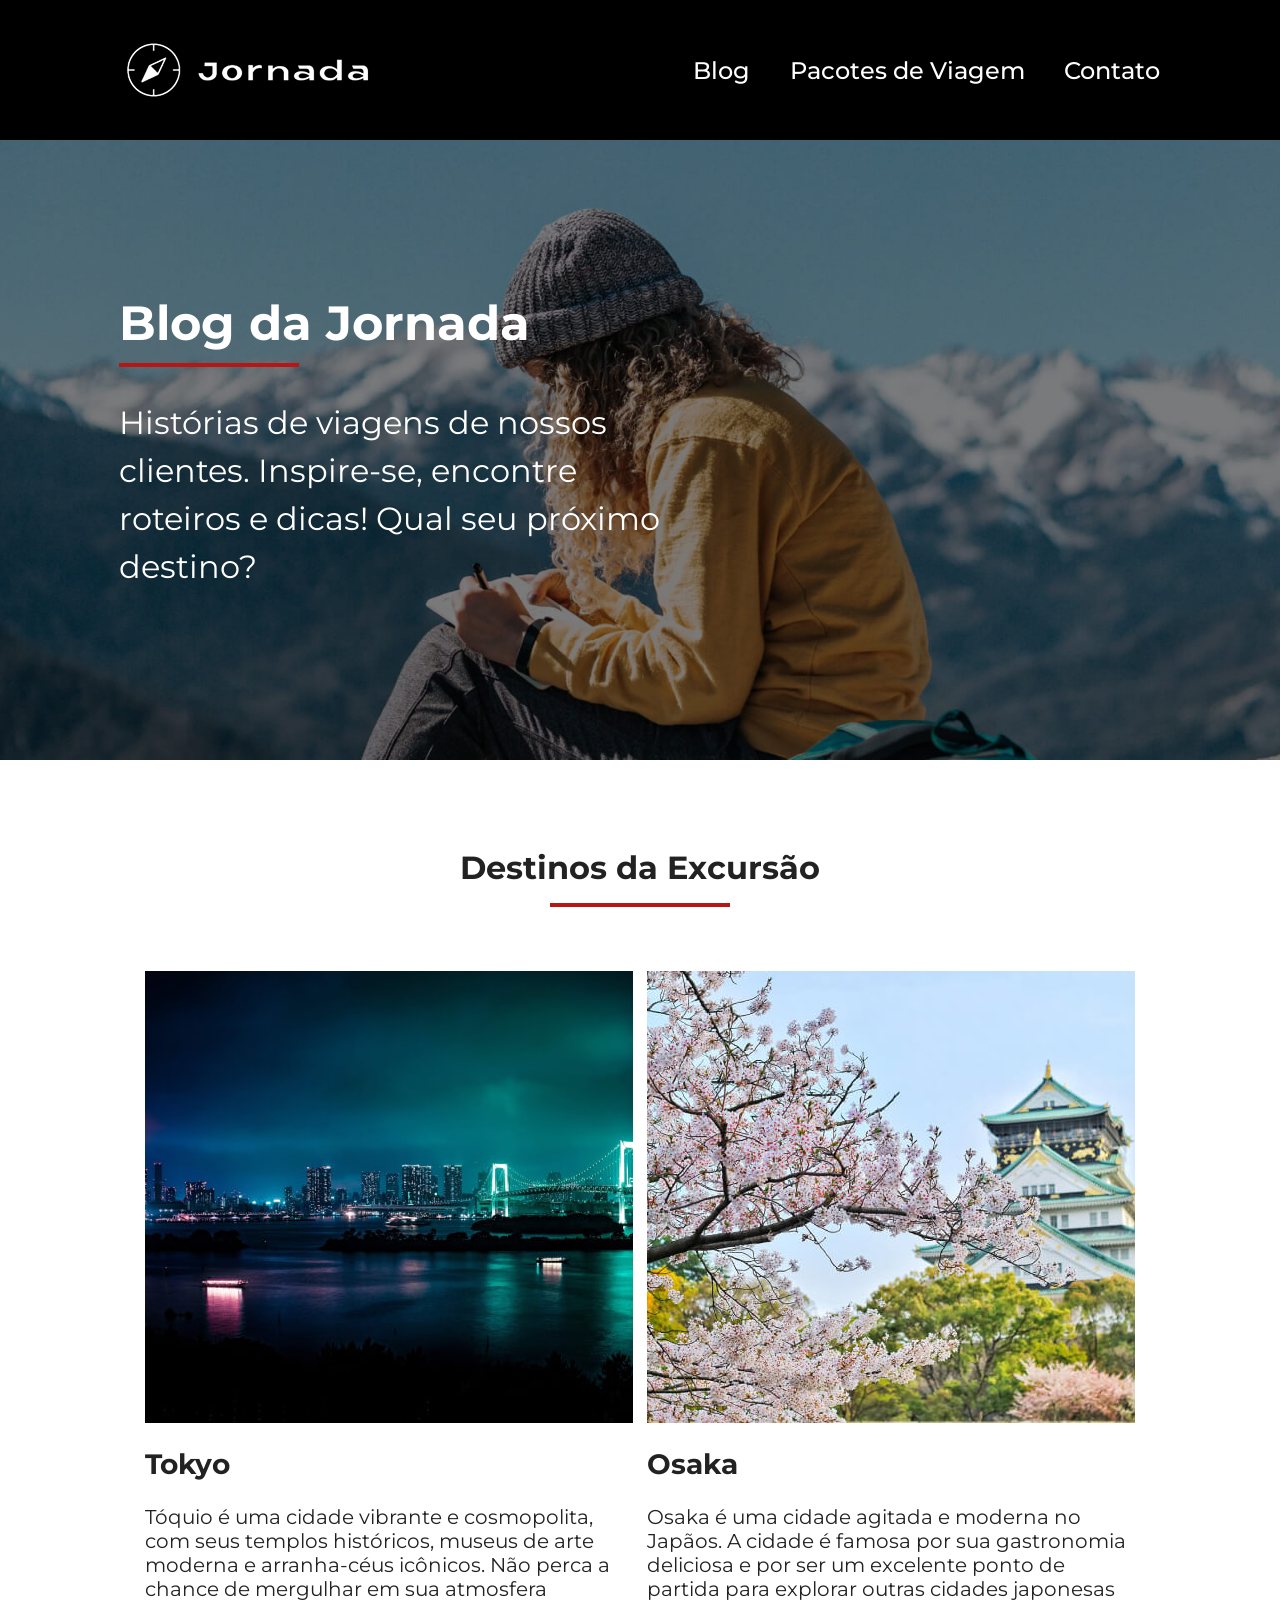
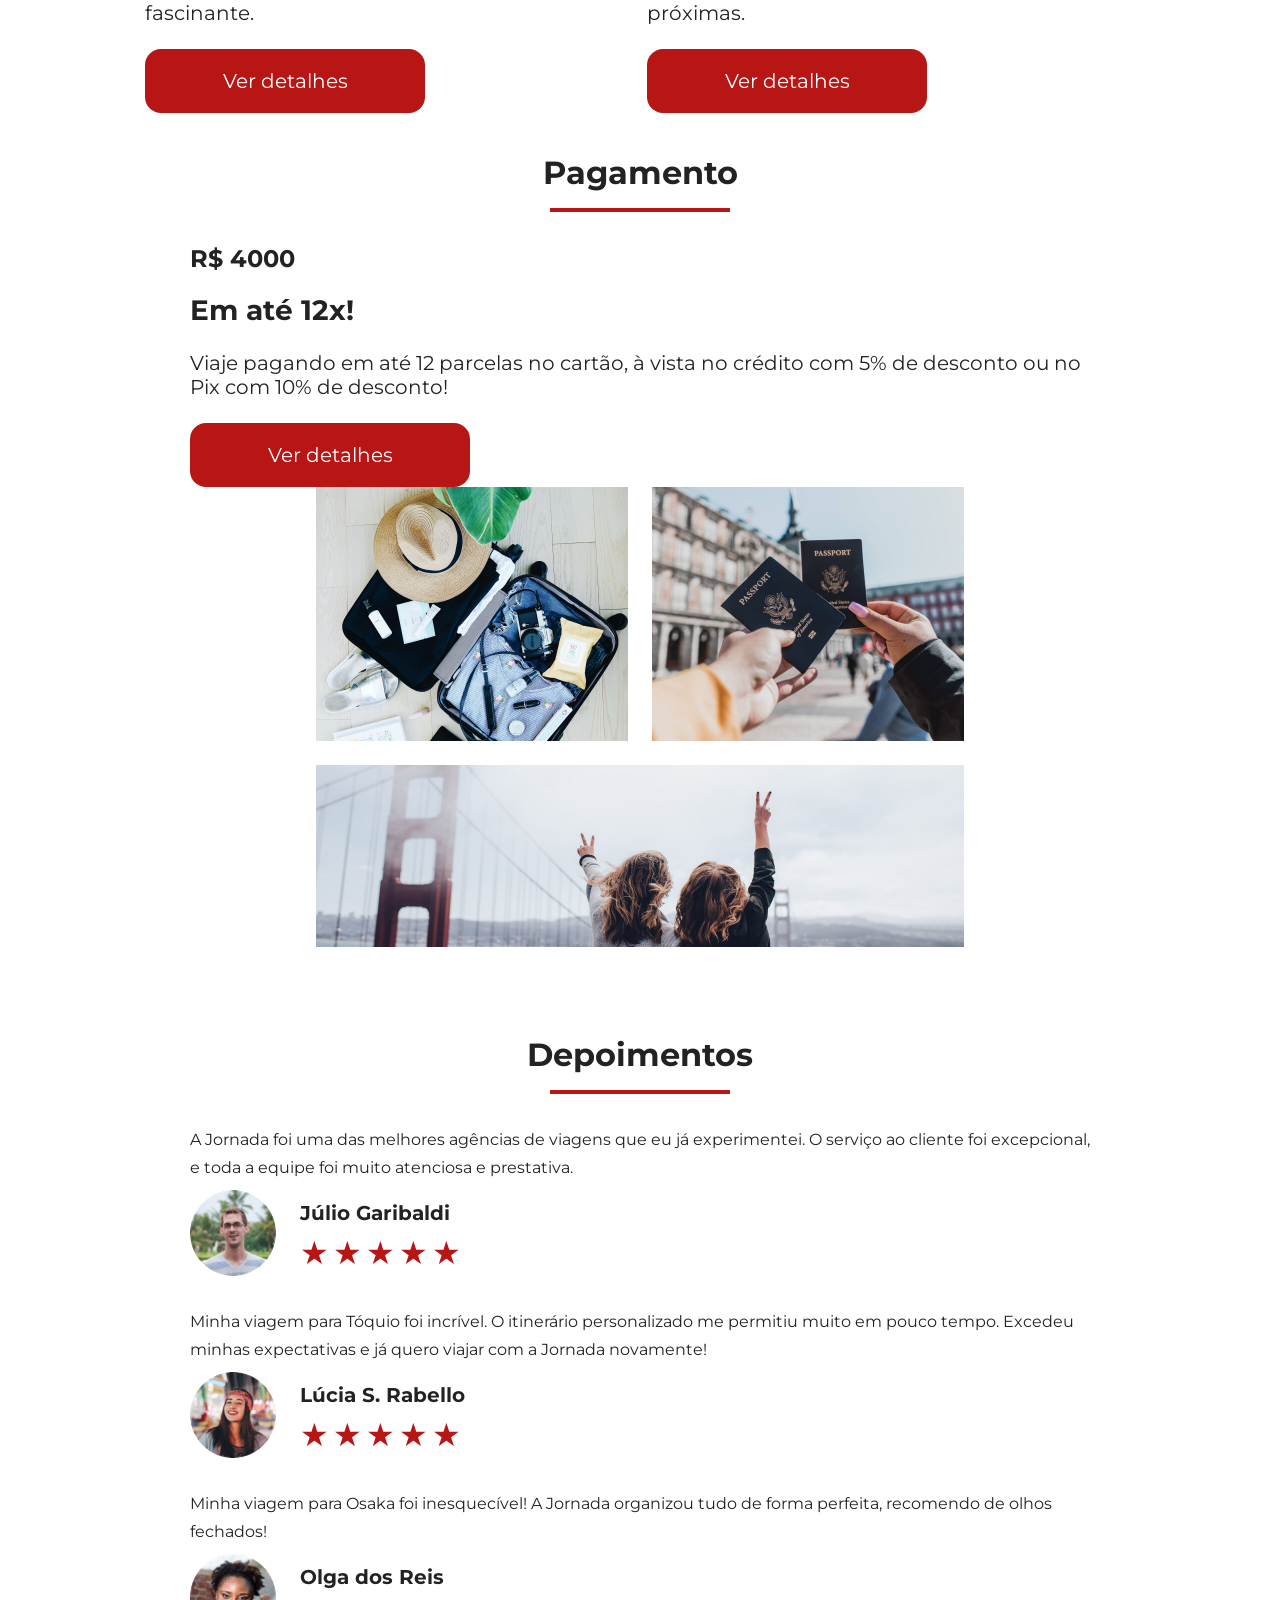
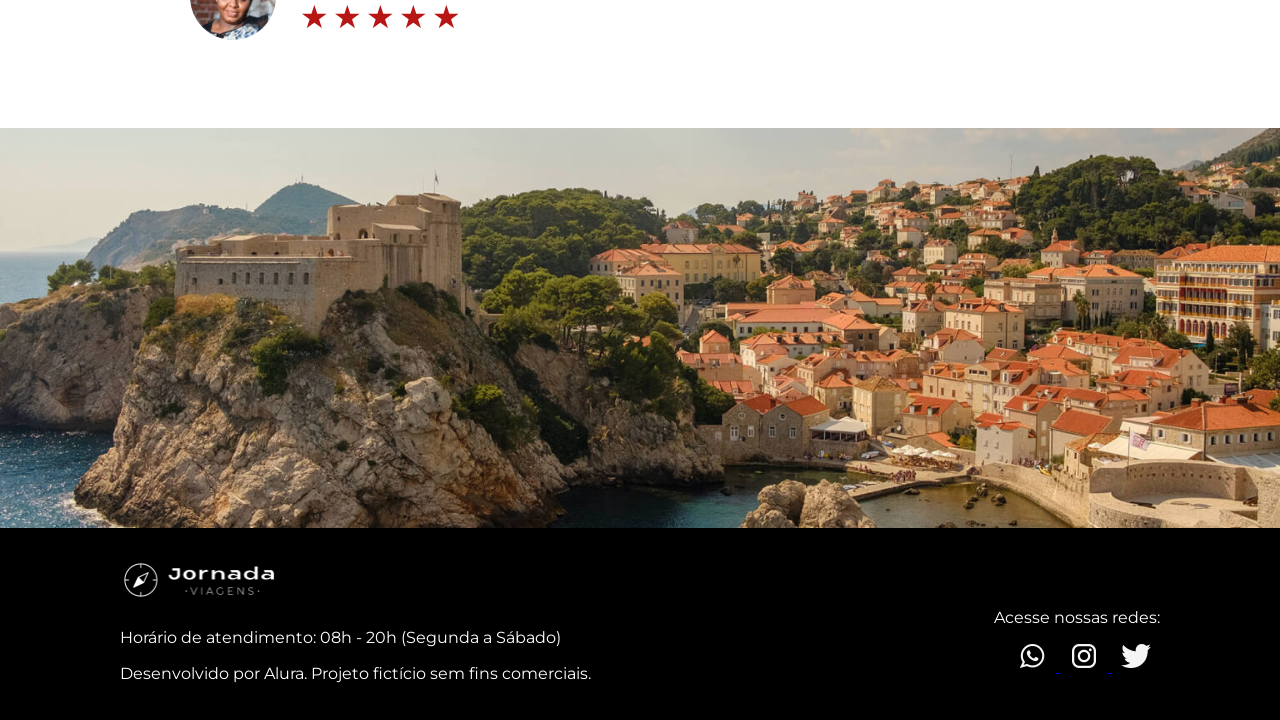
==== blog.html @ 8f8baf6f "cria o hero blog" ====
<!doctype html>
<html lang="pt-BR">
  <head>
    <meta charset="UTF-8" />
    <meta name="viewport" content="width=device-width, initial-scale=1.0" />
    <meta
      name="description"
      content="Página de pacotes de viagens da Jornada Viagens - Agência de viagens especializada em criar experiências inesquecíveis."
    />
    <link rel="icon" href="favico.svg?v=2" type="image/svg+xml" />
    <link rel="stylesheet" href="css/style.css" />
    <title>Blog</title>
  </head>
  <body class="page-blog">
    <header class="main-header">
      <a class="logo" href="index.html" title="Voltar para a página inicial">
        <img
          class="img-mobile"
          src="img/bussola-jornada-branca.png"
          alt="Bússola do log Jornada Viagens na cor branca"
        />
        <img
          class="img-desktop"
          src="img/bussola-jornada-branca+nome.png"
          alt="Logo Jornada Viagens na cor branca"
        />
      </a>

      <div class="nav-menu">
        <label for="menu">
          <img
            src="img/menu.png"
            alt="Menu de navegação do site Jornada Viagens"
        /></label>
        <input type="checkbox" id="menu" alt="menu-checkbox" hidden />

        <nav>
          <ul class="list-links">
            <li>
              <a
                class="active"
                href="blog.html"
                target="_blank"
                title="Ir para o blog"
                >Blog</a
              >
            </li>
            <li>
              <a
                href="packages.html"
                target="_blank"
                title="Ver pacotes de viagem"
                >Pacotes de Viagem</a
              >
            </li>
            <li>
              <a href="contact.html" target="_blank" title="Entrar em contato"
                >Contato</a
              >
            </li>
          </ul>
        </nav>
      </div>
    </header>
    <main>
      <section class="travel-packages hero">
        <div class="hero-img">
          <div class="travel-hero-content">
            <h1>Blog da Jornada</h1>
            <hr />
            <p class="content-text">
              Histórias de viagens de nossos clientes. Inspire-se, encontre
              roteiros e dicas! Qual seu próximo destino?
            </p>
          </div>
        </div>
      </section>

      <section class="destinations">
        <div class="section-title">
          <h2>Destinos da Excursão</h2>
          <hr />
        </div>
        <div class="destinations-items">
          <article class="item destino-tokyo">
            <header>
              <div class="img-item tokyo"></div>
              <h3 class="content-title">Tokyo</h3>
            </header>
            <p class="content-text">
              Tóquio é uma cidade vibrante e cosmopolita, com seus templos
              históricos, museus de arte moderna e arranha-céus icônicos. Não
              perca a chance de mergulhar em sua atmosfera fascinante.
            </p>
            <footer>
              <a
                href="#"
                class="button"
                target="_blank"
                title="Veja mais detalhes do destino Tóquio"
                >Ver detalhes</a
              >
            </footer>
          </article>
          <article class="item destino-osaka">
            <header>
              <div class="img-item osaka"></div>
              <h3 class="content-title">Osaka</h3>
            </header>
            <p class="content-text">
              Osaka é uma cidade agitada e moderna no Japãos. A cidade é famosa
              por sua gastronomia deliciosa e por ser um excelente ponto de
              partida para explorar outras cidades japonesas próximas.
            </p>
            <footer>
              <a
                href="#"
                class="button"
                target="_blank"
                title="Veja mais detalhes do destino Osaka"
                >Ver detalhes</a
              >
            </footer>
          </article>
        </div>
      </section>
      <section class="payments">
        <div class="section-title">
          <h2>Pagamento</h2>
          <hr />
        </div>
        <div class="content-container">
          <div class="payment-info">
            <div class="cash">
              <h2>R$ 4000</h2>
            </div>
            <h3 class="content-title">Em até 12x!</h3>
            <p class="content-text">
              Viaje pagando em até 12 parcelas no cartão, à vista no crédito com
              5% de desconto ou no Pix com 10% de desconto!
            </p>
            <a
              href="#"
              class="button"
              target="_blank"
              title="Veja mais detalhes do destino Osaka"
              >Ver detalhes</a
            >

            <div class="img-gallery packages-gallery">
              <div class="img first"></div>
              <div class="img second"></div>
              <div class="img third colspan-2"></div>
            </div>
          </div>
        </div>
      </section>

      <section class="testimonials">
        <div class="section-title">
          <h2>Depoimentos</h2>
          <hr />
        </div>
        <div class="testimonial-container">
          <article>
            <header>
              <p class="content-text">
                A Jornada foi uma das melhores agências de viagens que eu já
                experimentei. O serviço ao cliente foi excepcional, e toda a
                equipe foi muito atenciosa e prestativa.
              </p>
            </header>
            <footer>
              <img
                src="img/package-depoimentos-julio.png"
                alt="Imagem de perfil do  cliente Júlio Garibaldi"
              />
              <div class="profile-content">
                <h3>Júlio Garibaldi</h3>
                <div class="rating">
                  <span class="star">★</span>
                  <span class="star">★</span>
                  <span class="star">★</span>
                  <span class="star">★</span>
                  <span class="star">★</span>
                </div>
              </div>
            </footer>
          </article>
          <article>
            <header>
              <p class="content-text">
                Minha viagem para Tóquio foi incrível. O itinerário
                personalizado me permitiu muito em pouco tempo. Excedeu minhas
                expectativas e já quero viajar com a Jornada novamente!
              </p>
            </header>
            <footer>
              <img
                src="img/package-depoimentos-lucia.png"
                alt="Imagem de perfil da cliente Lúcia S. Rabello"
              />
              <div class="profile-content">
                <h3>Lúcia S. Rabello</h3>
                <div class="rating">
                  <span class="star">★</span>
                  <span class="star">★</span>
                  <span class="star">★</span>
                  <span class="star">★</span>
                  <span class="star">★</span>
                </div>
              </div>
            </footer>
          </article>
          <article>
            <header>
              <p class="content-text">
                Minha viagem para Osaka foi inesquecível! A Jornada organizou
                tudo de forma perfeita, recomendo de olhos fechados!
              </p>
            </header>
            <footer>
              <img
                src="img/package-depoimentos-olga.png"
                alt="Imagem de perfil da cliente Olga dos Reis"
              />
              <div class="profile-content">
                <h3>Olga dos Reis</h3>
                <div class="rating">
                  <span class="star">★</span>
                  <span class="star">★</span>
                  <span class="star">★</span>
                  <span class="star">★</span>
                  <span class="star">★</span>
                </div>
              </div>
            </footer>
          </article>
        </div>
      </section>
    </main>
    <footer class="rodape">
      <div class="footer-img-background"></div>
      <div class="rodape-conteudo">
        <div class="rodape-info">
          <img
            src="img/footer-Logo-branco.png"
            alt="Logo Jornada Viagens"
            class="rodape-logo"
          />
          <p>Horário de atendimento: 08h - 20h (Segunda a Sábado)</p>
          <p>Desenvolvido por Alura. Projeto fictício sem fins comerciais.</p>
        </div>

        <div class="rodape-redes">
          <p>Acesse nossas redes:</p>
          <div class="icon-content">
            <a
              href="https://www.whatsapp.com/jornada.viagens"
              target="_blank"
              title="Entre em contato via whatsapp"
              rel="noopener noreferrer"
            >
              <img
                class="rodape-icone"
                src="img/footer-icone-whatsapp.png"
                alt="Ícone do WhatsApp"
              />
            </a>
            <a
              href="https://www.instagram.com/jornada.viagens"
              target="_blank"
              title="Visite nosso perfil no Instagram"
              rel="noopener noreferrer"
            >
              <img
                class="rodape-icone"
                src="img/footer-icone-instagram.png"
                alt="Ícone do Instagram"
              />
            </a>
            <a
              href="https://www.twitter.com/jornada.viagens"
              target="_blank"
              title="Visite nosso perfil no Twitter"
              rel="noopener noreferrer"
            >
              <img
                class="rodape-icone"
                src="img/footer-icone-twitter.png"
                alt="Ícone do Twitter"
              />
            </a>
          </div>
        </div>
      </div>
    </footer>
  </body>
</html>
---- css/style.css ----
@import url("global.css");
@import url("header.css");
@import url("hero.css");
@import url("offers.css");
@import url("category.css");
@import url("destinations.css");
@import url("payments.css");
@import url("testimonials.css");
@import url("footer.css");
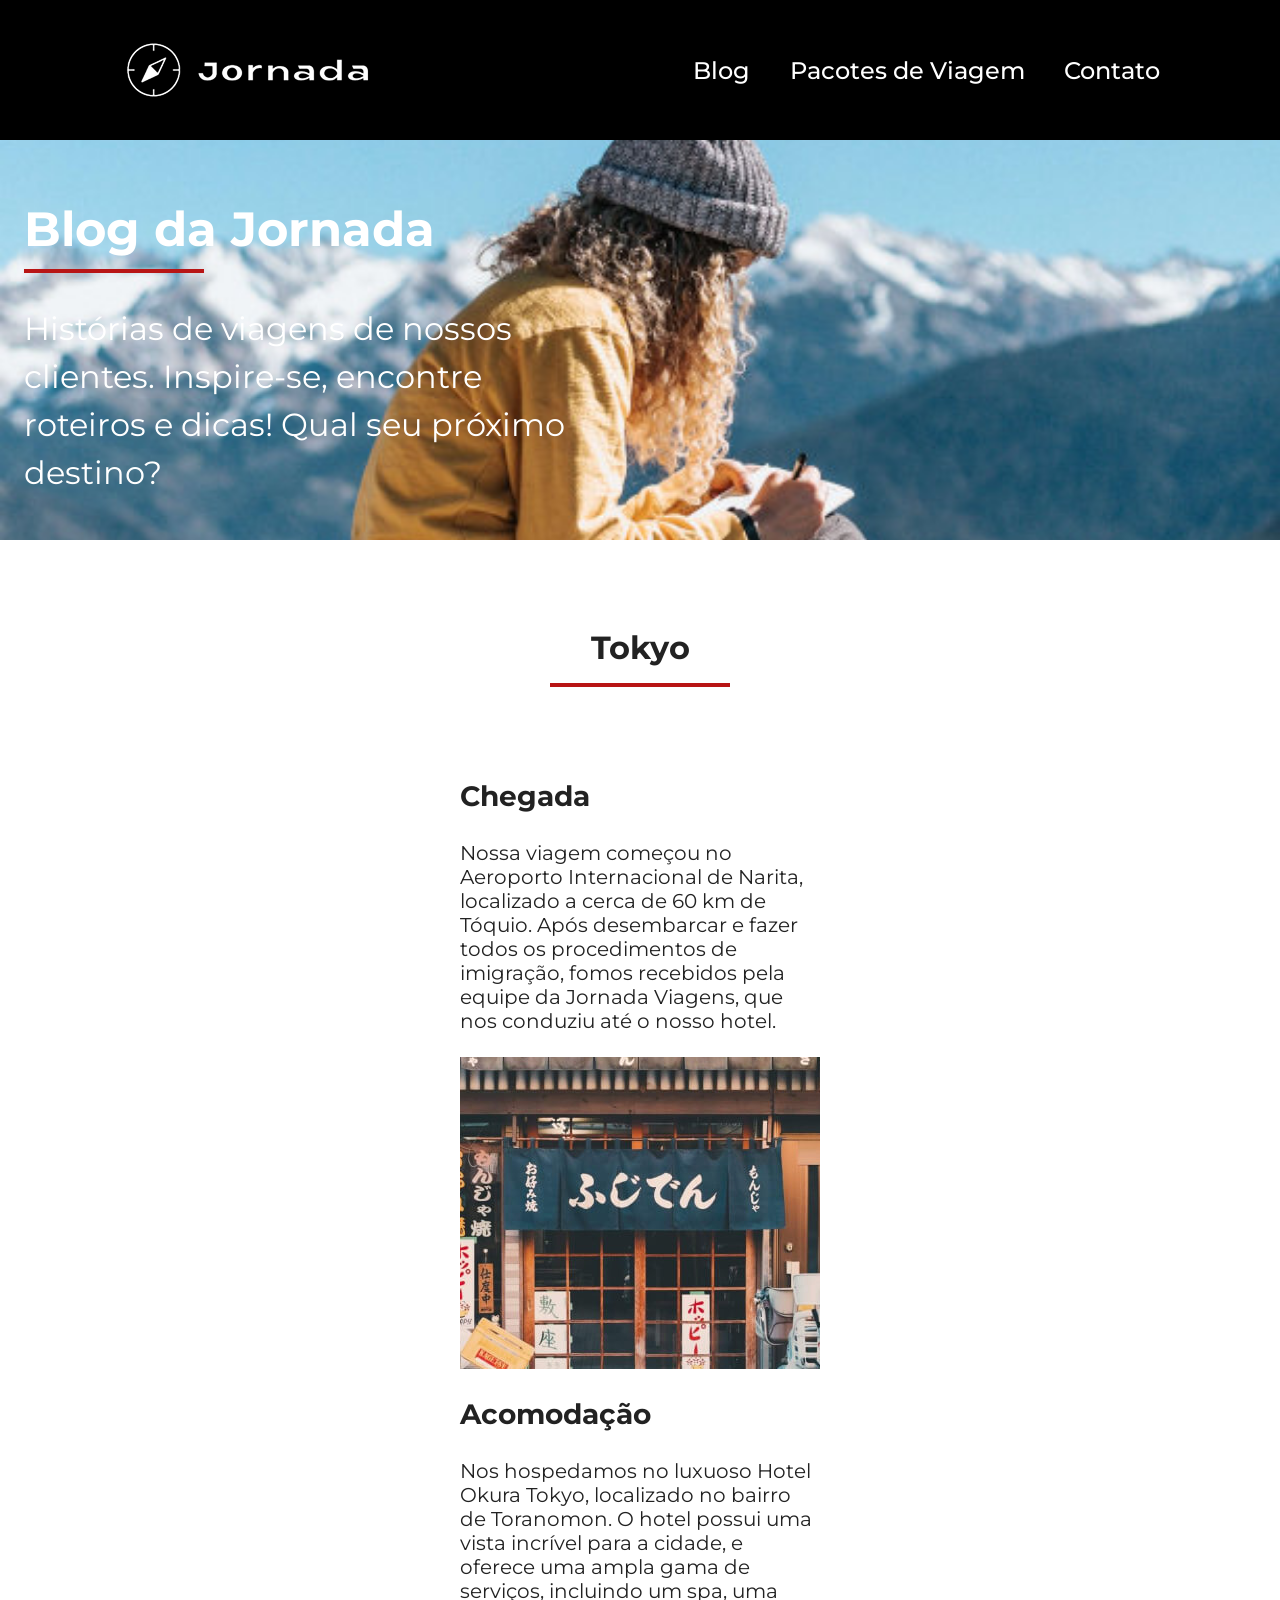
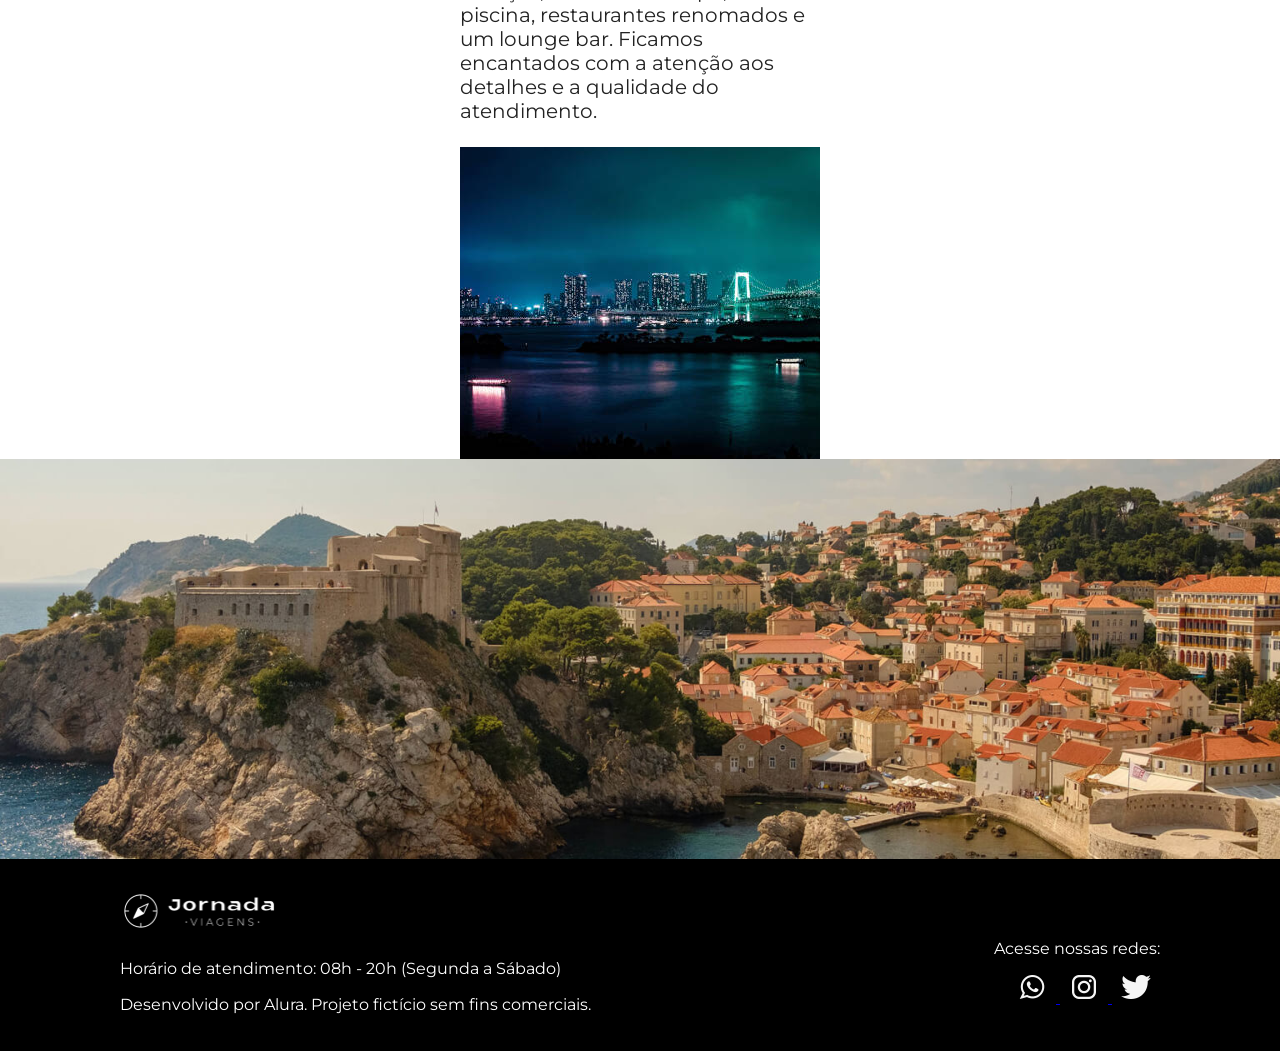
==== commit 5a172f34: "cria a sessao description blog" ====
--- a/blog.html
+++ b/blog.html
@@ -63,9 +63,9 @@
       </div>
     </header>
     <main>
-      <section class="travel-packages hero">
+      <section class="blog hero">
         <div class="hero-img">
-          <div class="travel-hero-content">
+          <div class="blog-hero-content">
             <h1>Blog da Jornada</h1>
             <hr />
             <p class="content-text">
@@ -76,164 +76,39 @@
         </div>
       </section>
 
-      <section class="destinations">
+      <section class="description">
         <div class="section-title">
-          <h2>Destinos da Excursão</h2>
+          <h2>Tokyo</h2>
           <hr />
         </div>
-        <div class="destinations-items">
-          <article class="item destino-tokyo">
+        <div class="description-items">
+          <article class="item -tokyo">
             <header>
-              <div class="img-item tokyo"></div>
-              <h3 class="content-title">Tokyo</h3>
+              <h3 class="content-title">Chegada</h3>
             </header>
             <p class="content-text">
-              Tóquio é uma cidade vibrante e cosmopolita, com seus templos
-              históricos, museus de arte moderna e arranha-céus icônicos. Não
-              perca a chance de mergulhar em sua atmosfera fascinante.
+              Nossa viagem começou no Aeroporto Internacional de Narita,
+              localizado a cerca de 60 km de Tóquio. Após desembarcar e fazer
+              todos os procedimentos de imigração, fomos recebidos pela equipe
+              da Jornada Viagens, que nos conduziu até o nosso hotel.
             </p>
             <footer>
-              <a
-                href="#"
-                class="button"
-                target="_blank"
-                title="Veja mais detalhes do destino Tóquio"
-                >Ver detalhes</a
-              >
+              <div class="img-item img-chegada"></div>
             </footer>
           </article>
-          <article class="item destino-osaka">
+          <article class="item -tokyo">
             <header>
-              <div class="img-item osaka"></div>
-              <h3 class="content-title">Osaka</h3>
+              <h3 class="content-title">Acomodação</h3>
             </header>
             <p class="content-text">
-              Osaka é uma cidade agitada e moderna no Japãos. A cidade é famosa
-              por sua gastronomia deliciosa e por ser um excelente ponto de
-              partida para explorar outras cidades japonesas próximas.
+              Nos hospedamos no luxuoso Hotel Okura Tokyo, localizado no bairro
+              de Toranomon. O hotel possui uma vista incrível para a cidade, e
+              oferece uma ampla gama de serviços, incluindo um spa, uma piscina,
+              restaurantes renomados e um lounge bar. Ficamos encantados com a
+              atenção aos detalhes e a qualidade do atendimento.
             </p>
             <footer>
-              <a
-                href="#"
-                class="button"
-                target="_blank"
-                title="Veja mais detalhes do destino Osaka"
-                >Ver detalhes</a
-              >
-            </footer>
-          </article>
-        </div>
-      </section>
-      <section class="payments">
-        <div class="section-title">
-          <h2>Pagamento</h2>
-          <hr />
-        </div>
-        <div class="content-container">
-          <div class="payment-info">
-            <div class="cash">
-              <h2>R$ 4000</h2>
-            </div>
-            <h3 class="content-title">Em até 12x!</h3>
-            <p class="content-text">
-              Viaje pagando em até 12 parcelas no cartão, à vista no crédito com
-              5% de desconto ou no Pix com 10% de desconto!
-            </p>
-            <a
-              href="#"
-              class="button"
-              target="_blank"
-              title="Veja mais detalhes do destino Osaka"
-              >Ver detalhes</a
-            >
-
-            <div class="img-gallery packages-gallery">
-              <div class="img first"></div>
-              <div class="img second"></div>
-              <div class="img third colspan-2"></div>
-            </div>
-          </div>
-        </div>
-      </section>
-
-      <section class="testimonials">
-        <div class="section-title">
-          <h2>Depoimentos</h2>
-          <hr />
-        </div>
-        <div class="testimonial-container">
-          <article>
-            <header>
-              <p class="content-text">
-                A Jornada foi uma das melhores agências de viagens que eu já
-                experimentei. O serviço ao cliente foi excepcional, e toda a
-                equipe foi muito atenciosa e prestativa.
-              </p>
-            </header>
-            <footer>
-              <img
-                src="img/package-depoimentos-julio.png"
-                alt="Imagem de perfil do  cliente Júlio Garibaldi"
-              />
-              <div class="profile-content">
-                <h3>Júlio Garibaldi</h3>
-                <div class="rating">
-                  <span class="star">★</span>
-                  <span class="star">★</span>
-                  <span class="star">★</span>
-                  <span class="star">★</span>
-                  <span class="star">★</span>
-                </div>
-              </div>
-            </footer>
-          </article>
-          <article>
-            <header>
-              <p class="content-text">
-                Minha viagem para Tóquio foi incrível. O itinerário
-                personalizado me permitiu muito em pouco tempo. Excedeu minhas
-                expectativas e já quero viajar com a Jornada novamente!
-              </p>
-            </header>
-            <footer>
-              <img
-                src="img/package-depoimentos-lucia.png"
-                alt="Imagem de perfil da cliente Lúcia S. Rabello"
-              />
-              <div class="profile-content">
-                <h3>Lúcia S. Rabello</h3>
-                <div class="rating">
-                  <span class="star">★</span>
-                  <span class="star">★</span>
-                  <span class="star">★</span>
-                  <span class="star">★</span>
-                  <span class="star">★</span>
-                </div>
-              </div>
-            </footer>
-          </article>
-          <article>
-            <header>
-              <p class="content-text">
-                Minha viagem para Osaka foi inesquecível! A Jornada organizou
-                tudo de forma perfeita, recomendo de olhos fechados!
-              </p>
-            </header>
-            <footer>
-              <img
-                src="img/package-depoimentos-olga.png"
-                alt="Imagem de perfil da cliente Olga dos Reis"
-              />
-              <div class="profile-content">
-                <h3>Olga dos Reis</h3>
-                <div class="rating">
-                  <span class="star">★</span>
-                  <span class="star">★</span>
-                  <span class="star">★</span>
-                  <span class="star">★</span>
-                  <span class="star">★</span>
-                </div>
-              </div>
+              <div class="img-item img-tokyo"></div>
             </footer>
           </article>
         </div>
--- a/css/style.css
+++ b/css/style.css
@@ -6,4 +6,5 @@
 @import url("destinations.css");
 @import url("payments.css");
 @import url("testimonials.css");
-@import url("footer.css");+@import url("footer.css");
+@import url("blog-description.css");
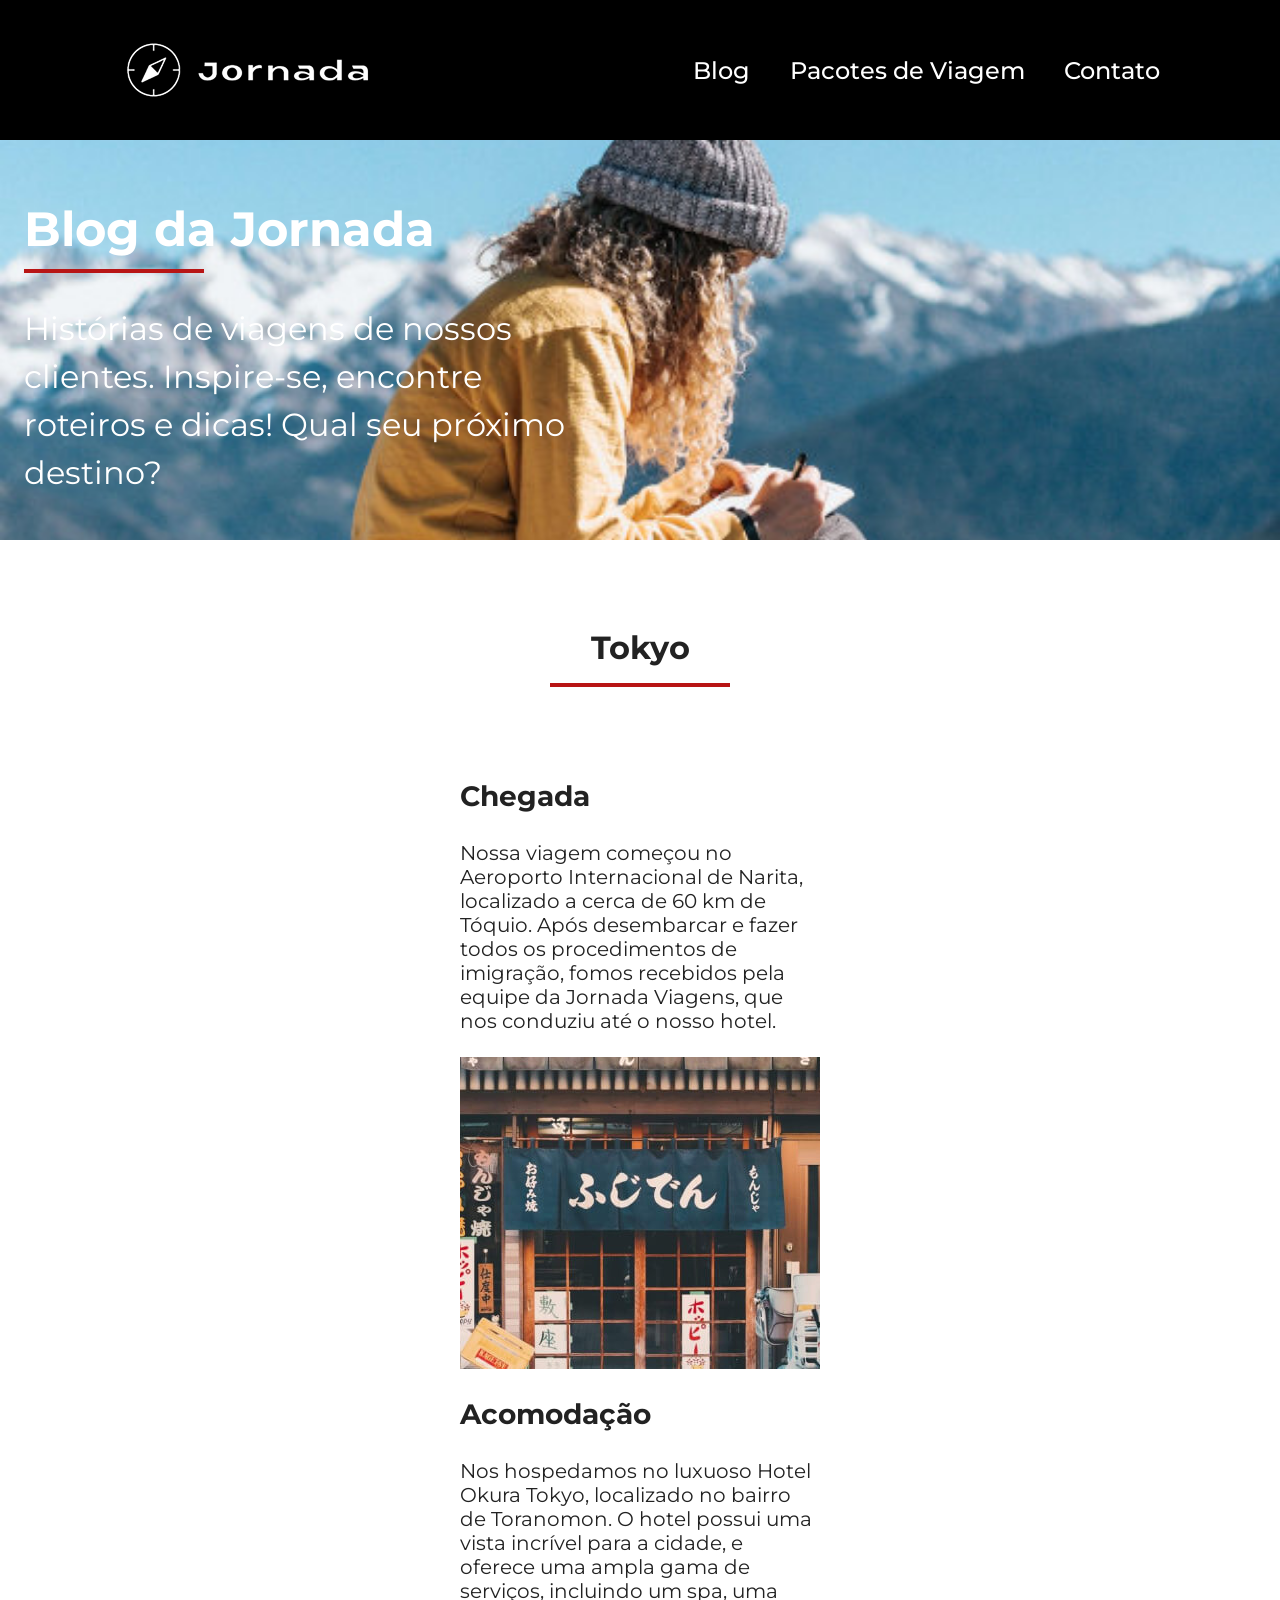
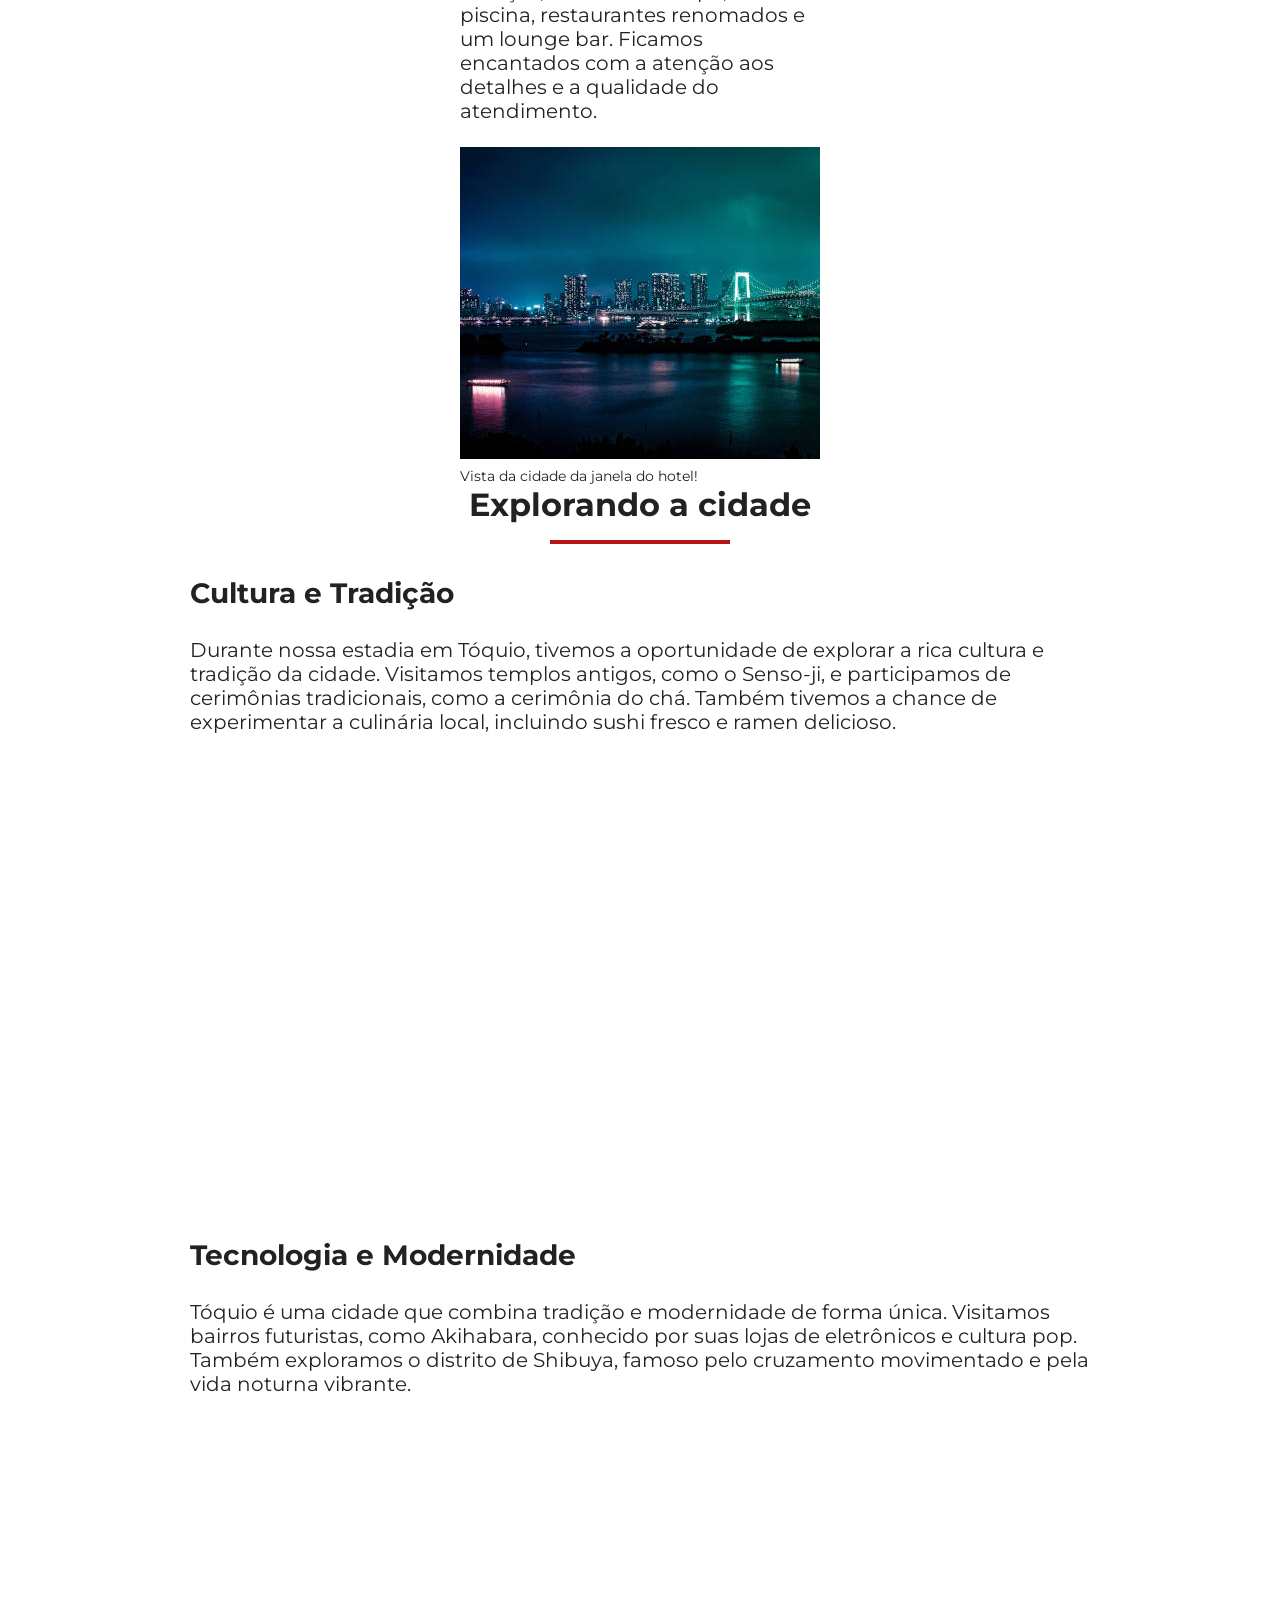
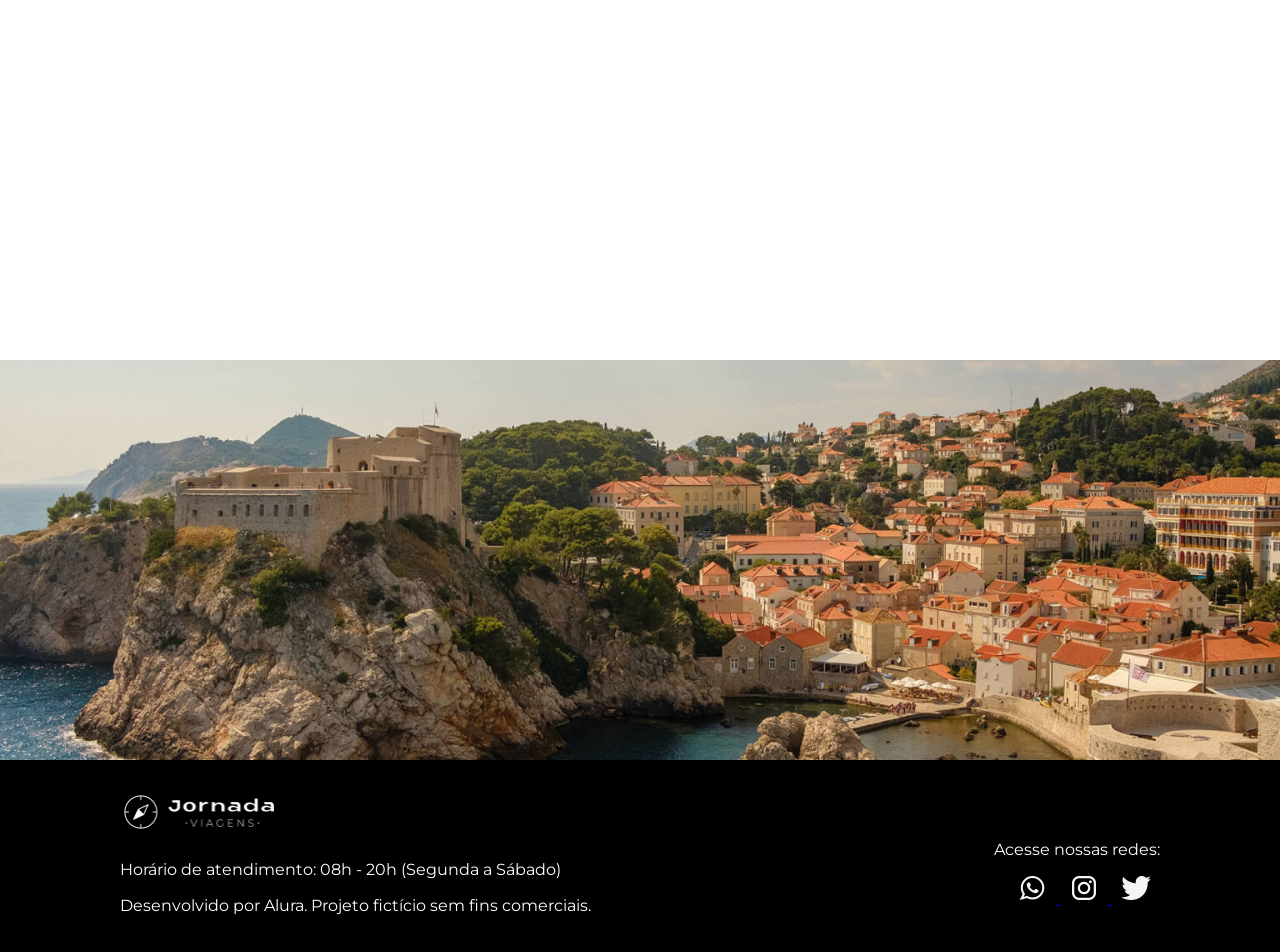
==== commit f3fd3a29: "adiciona legenda e elemento Aria a sessao Description" ====
--- a/blog.html
+++ b/blog.html
@@ -93,7 +93,7 @@
               da Jornada Viagens, que nos conduziu até o nosso hotel.
             </p>
             <footer>
-              <div class="img-item img-chegada"></div>
+              <div class="img-item img-chegada" role="img" aria-label="Foto: Vista da Chegada ao hotel"></div>
             </footer>
           </article>
           <article class="item -tokyo">
@@ -108,11 +108,53 @@
               atenção aos detalhes e a qualidade do atendimento.
             </p>
             <footer>
-              <div class="img-item img-tokyo"></div>
+              <div class="img-item img-tokyo" role="img" aria-label="Foto: Vista da cidade da janela do hotel"></div>
+              <div class="img-legenda">
+              <span class="legenda"
+                  >Vista da cidade da janela do hotel!</span
+                >
+              </div>
             </footer>
           </article>
         </div>
       </section>
+      <section class="exploring">
+        <div class="section-title">
+          <h2>Explorando a cidade</h2>
+          <hr />
+        </div>
+        <div class="exploring-items">
+          <article class="item -tokyo">
+            <header>
+              <h3 class="content-title">Cultura e Tradição</h3>
+            </header>
+            <p class="content-text">
+              Durante nossa estadia em Tóquio, tivemos a oportunidade de explorar
+              a rica cultura e tradição da cidade. Visitamos templos antigos,
+              como o Senso-ji, e participamos de cerimônias tradicionais, como a
+              cerimônia do chá. Também tivemos a chance de experimentar a
+              culinária local, incluindo sushi fresco e ramen delicioso.
+            </p>
+            <footer>
+              <div class="img-item img-cultura"></div>
+            </footer>
+          </article>
+          <article class="item -tokyo">
+            <header>
+              <h3 class="content-title">Tecnologia e Modernidade</h3>
+            </header>
+            <p class="content-text">
+              Tóquio é uma cidade que combina tradição e modernidade de forma
+              única. Visitamos bairros futuristas, como Akihabara, conhecido por
+              suas lojas de eletrônicos e cultura pop. Também exploramos o
+              distrito de Shibuya, famoso pelo cruzamento movimentado e pela
+              vida noturna vibrante.
+            </p>
+            <footer>
+              <div class="img-item img-tecnologia"></div>
+            </footer>
+          </article>
+        </div>
     </main>
     <footer class="rodape">
       <div class="footer-img-background"></div>
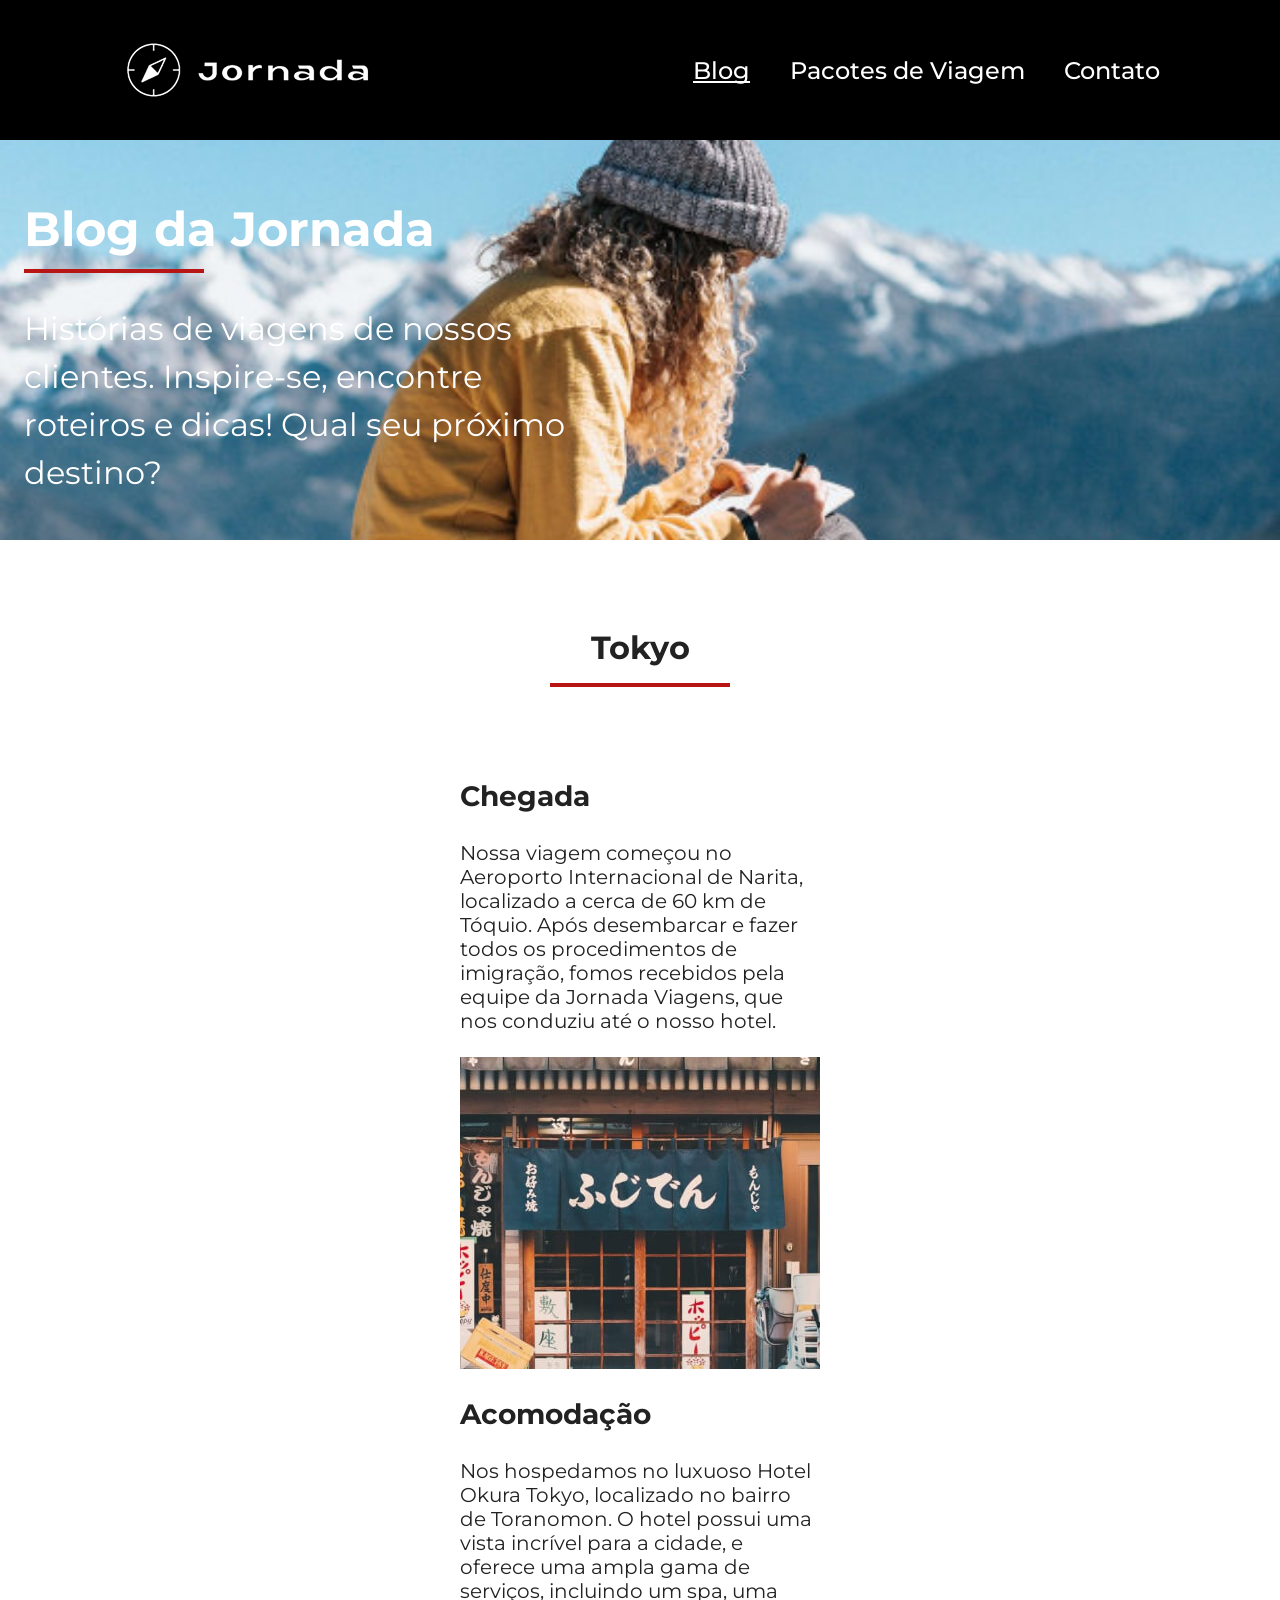
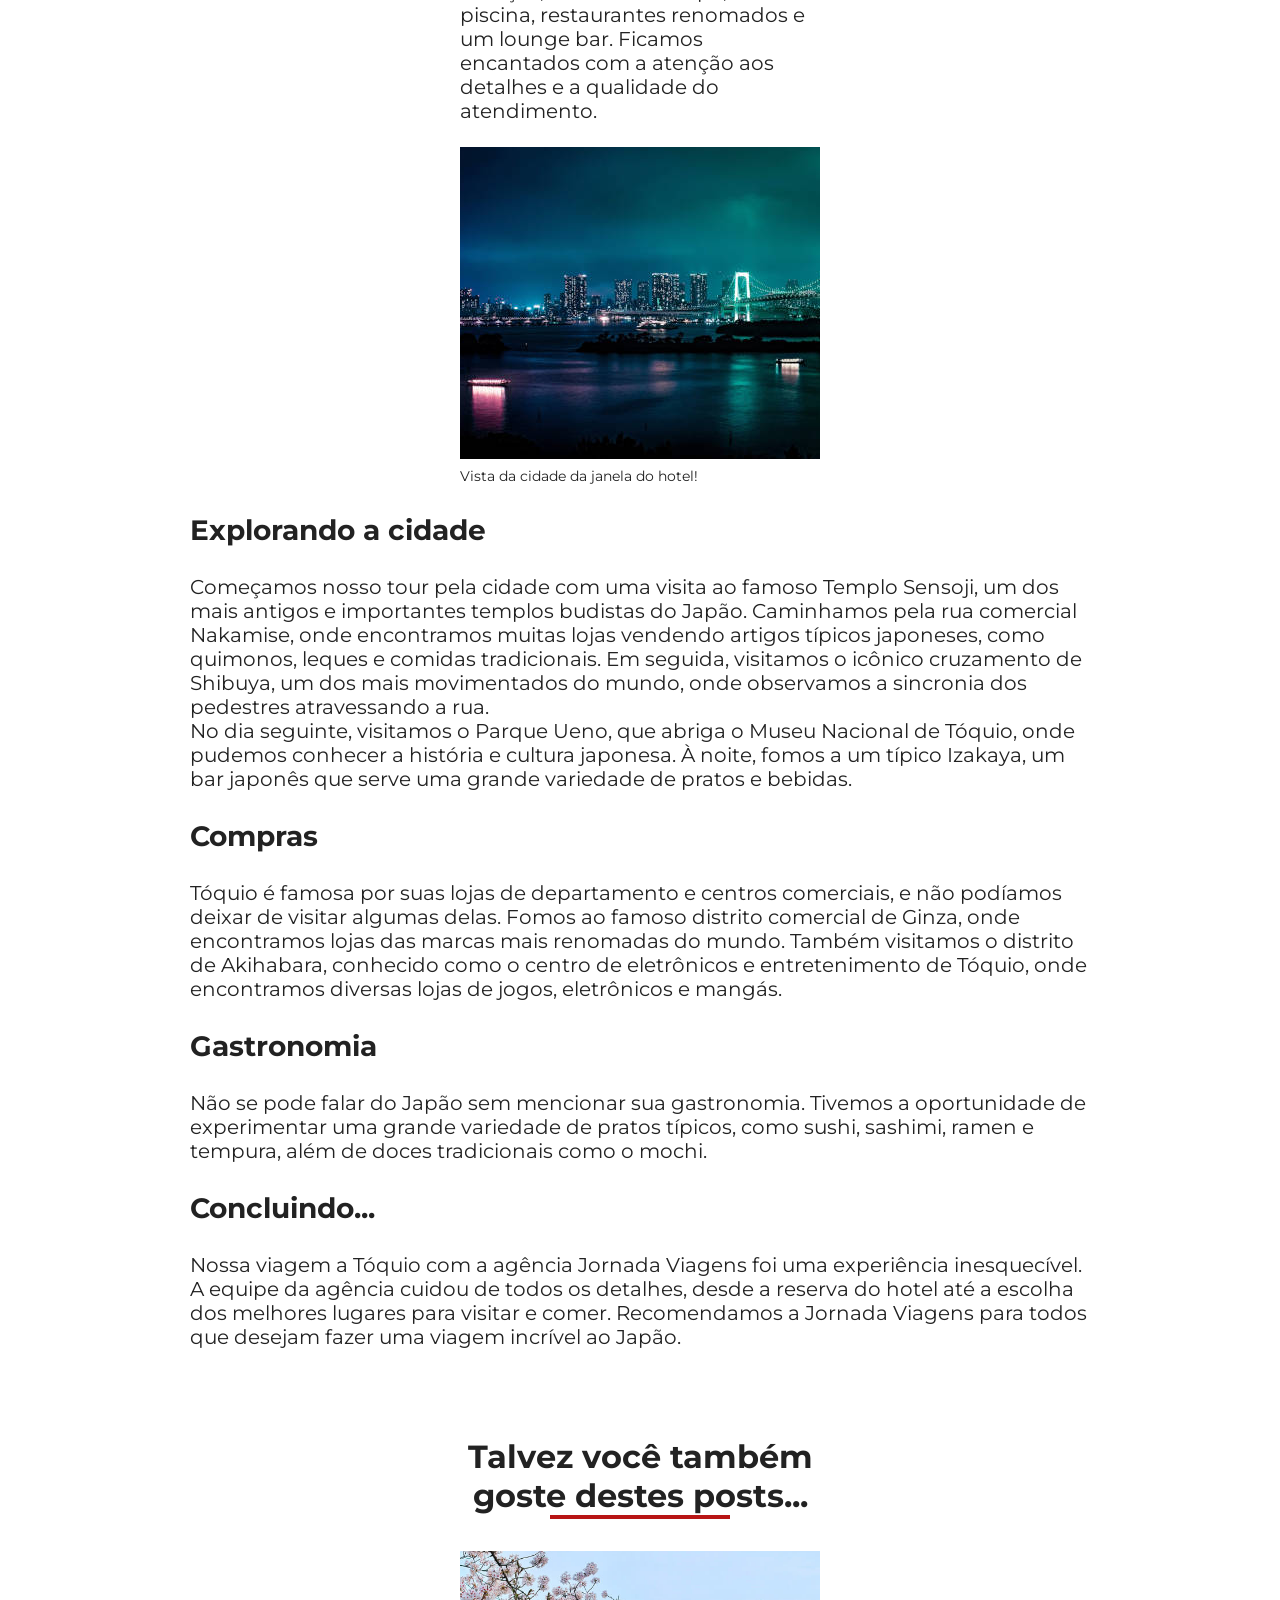
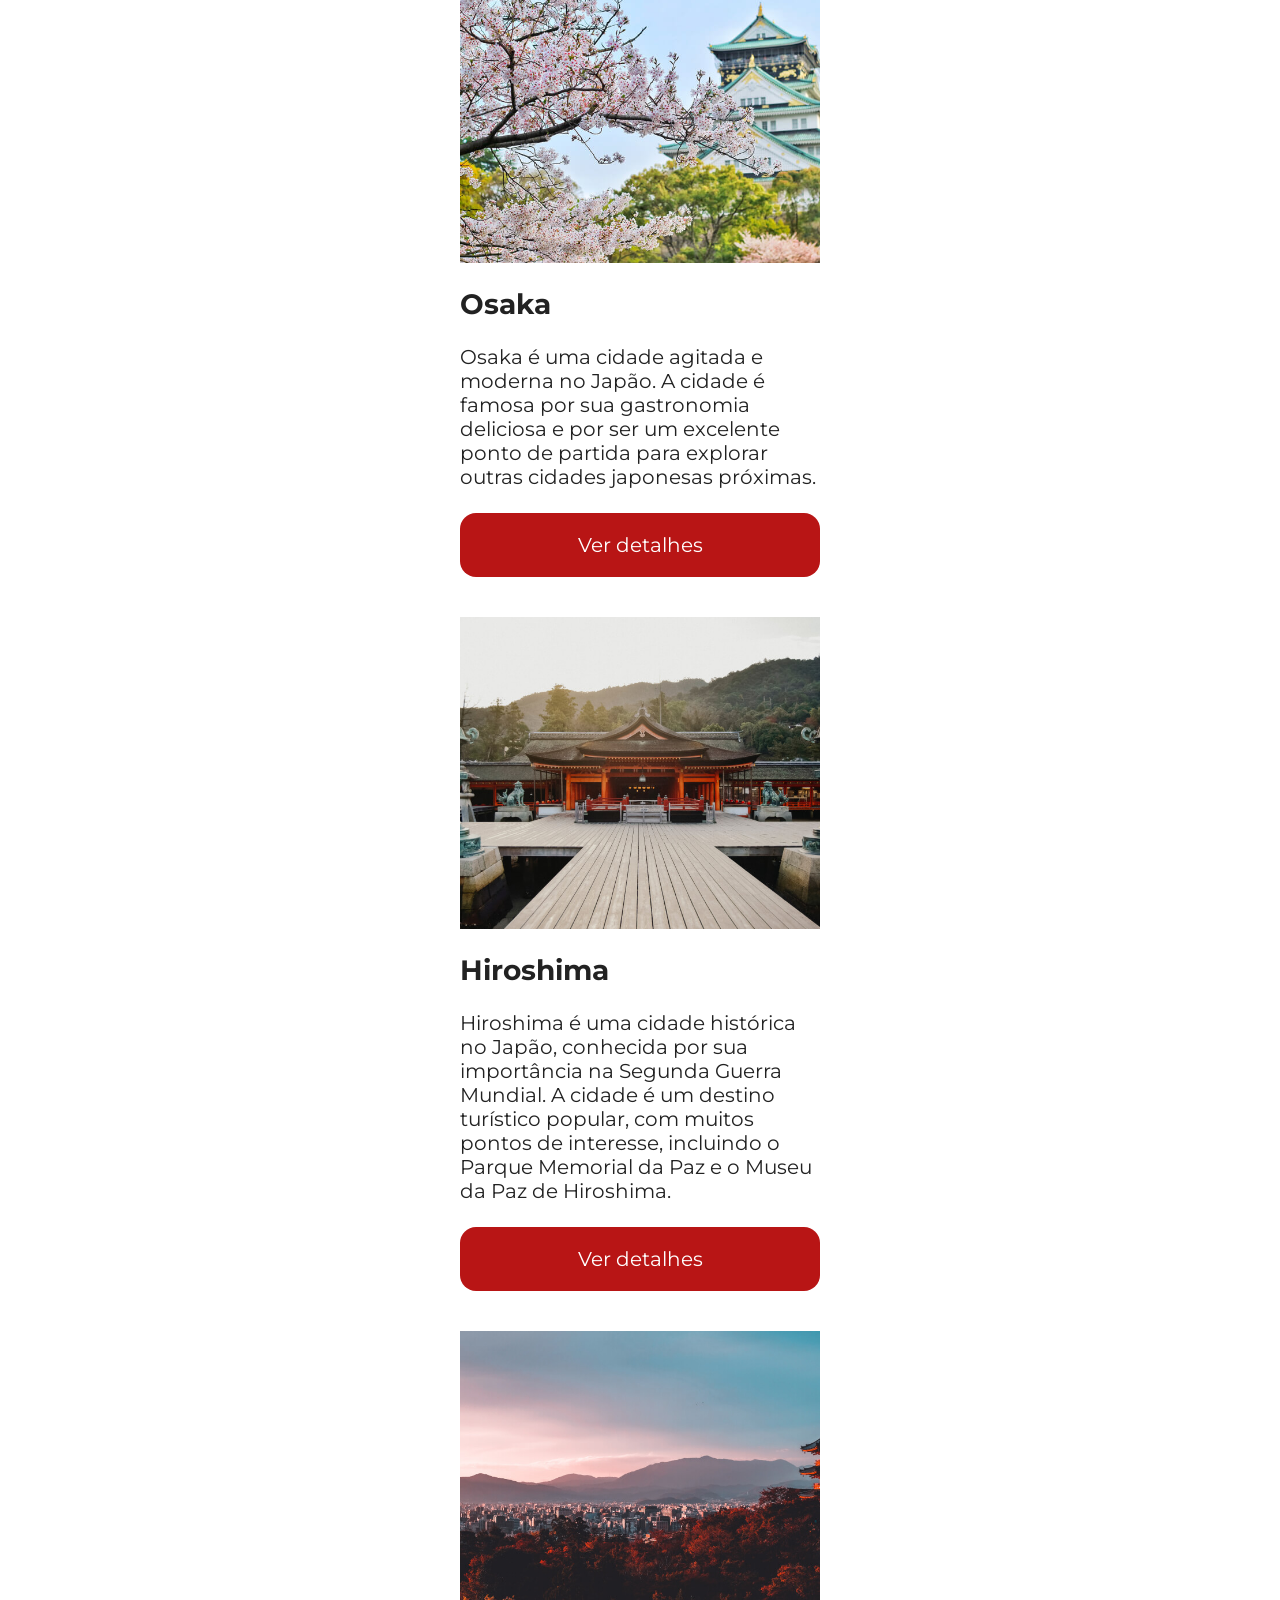
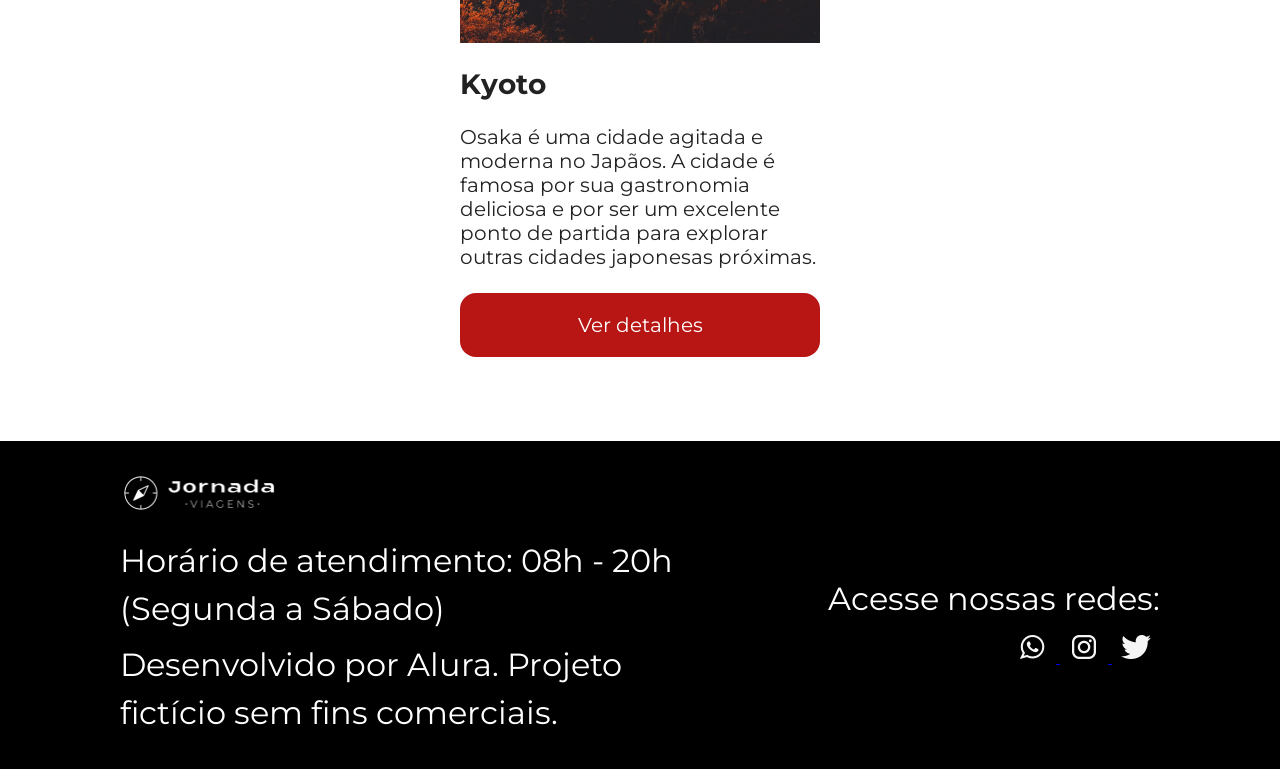
==== commit b42e8f5f: "Termina a pagina blog mobile" ====
--- a/blog.html
+++ b/blog.html
@@ -93,7 +93,11 @@
               da Jornada Viagens, que nos conduziu até o nosso hotel.
             </p>
             <footer>
-              <div class="img-item img-chegada" role="img" aria-label="Foto: Vista da Chegada ao hotel"></div>
+              <div
+                class="img-item img-chegada"
+                role="img"
+                aria-label="Foto: Vista da Chegada ao hotel"
+              ></div>
             </footer>
           </article>
           <article class="item -tokyo">
@@ -108,56 +112,162 @@
               atenção aos detalhes e a qualidade do atendimento.
             </p>
             <footer>
-              <div class="img-item img-tokyo" role="img" aria-label="Foto: Vista da cidade da janela do hotel"></div>
+              <div
+                class="img-item img-tokyo"
+                role="img"
+                aria-label="Foto: Vista da cidade da janela do hotel"
+              ></div>
               <div class="img-legenda">
-              <span class="legenda"
-                  >Vista da cidade da janela do hotel!</span
-                >
+                <span class="legenda">Vista da cidade da janela do hotel!</span>
               </div>
             </footer>
           </article>
         </div>
       </section>
       <section class="exploring">
+        <div class="exploring-items">
+          <article>
+            <header>
+              <h3 class="content-title">Explorando a cidade</h3>
+            </header>
+            <p class="content-text">
+              Começamos nosso tour pela cidade com uma visita ao famoso Templo
+              Sensoji, um dos mais antigos e importantes templos budistas do
+              Japão. Caminhamos pela rua comercial Nakamise, onde encontramos
+              muitas lojas vendendo artigos típicos japoneses, como quimonos,
+              leques e comidas tradicionais. Em seguida, visitamos o icônico
+              cruzamento de Shibuya, um dos mais movimentados do mundo, onde
+              observamos a sincronia dos pedestres atravessando a rua.
+              <br />
+              No dia seguinte, visitamos o Parque Ueno, que abriga o Museu
+              Nacional de Tóquio, onde pudemos conhecer a história e cultura
+              japonesa. À noite, fomos a um típico Izakaya, um bar japonês que
+              serve uma grande variedade de pratos e bebidas.
+            </p>
+          </article>
+          <article>
+            <header>
+              <h3 class="content-title">Compras</h3>
+            </header>
+            <p class="content-text">
+              Tóquio é famosa por suas lojas de departamento e centros
+              comerciais, e não podíamos deixar de visitar algumas delas. Fomos
+              ao famoso distrito comercial de Ginza, onde encontramos lojas das
+              marcas mais renomadas do mundo. Também visitamos o distrito de
+              Akihabara, conhecido como o centro de eletrônicos e entretenimento
+              de Tóquio, onde encontramos diversas lojas de jogos, eletrônicos e
+              mangás.
+            </p>
+          </article>
+          <article>
+            <header>
+              <h3 class="content-title">Gastronomia</h3>
+            </header>
+            <p class="content-text">
+              Não se pode falar do Japão sem mencionar sua gastronomia. Tivemos
+              a oportunidade de experimentar uma grande variedade de pratos
+              típicos, como sushi, sashimi, ramen e tempura, além de doces
+              tradicionais como o mochi.
+            </p>
+          </article>
+          <article>
+            <header>
+              <h3 class="content-title">Concluindo...</h3>
+            </header>
+            <p class="content-text">
+              Nossa viagem a Tóquio com a agência Jornada Viagens foi uma
+              experiência inesquecível. A equipe da agência cuidou de todos os
+              detalhes, desde a reserva do hotel até a escolha dos melhores
+              lugares para visitar e comer. Recomendamos a Jornada Viagens para
+              todos que desejam fazer uma viagem incrível ao Japão.
+            </p>
+          </article>
+        </div>
+      </section>
+
+      <section class="see-also">
         <div class="section-title">
-          <h2>Explorando a cidade</h2>
+          <h2>Talvez você também goste destes posts...</h2>
           <hr />
         </div>
-        <div class="exploring-items">
-          <article class="item -tokyo">
-            <header>
-              <h3 class="content-title">Cultura e Tradição</h3>
-            </header>
-            <p class="content-text">
-              Durante nossa estadia em Tóquio, tivemos a oportunidade de explorar
-              a rica cultura e tradição da cidade. Visitamos templos antigos,
-              como o Senso-ji, e participamos de cerimônias tradicionais, como a
-              cerimônia do chá. Também tivemos a chance de experimentar a
-              culinária local, incluindo sushi fresco e ramen delicioso.
-            </p>
-            <footer>
-              <div class="img-item img-cultura"></div>
-            </footer>
-          </article>
-          <article class="item -tokyo">
-            <header>
-              <h3 class="content-title">Tecnologia e Modernidade</h3>
-            </header>
-            <p class="content-text">
-              Tóquio é uma cidade que combina tradição e modernidade de forma
-              única. Visitamos bairros futuristas, como Akihabara, conhecido por
-              suas lojas de eletrônicos e cultura pop. Também exploramos o
-              distrito de Shibuya, famoso pelo cruzamento movimentado e pela
-              vida noturna vibrante.
-            </p>
-            <footer>
-              <div class="img-item img-tecnologia"></div>
-            </footer>
-          </article>
-        </div>
+        <div class="see-items">
+          <article class="item-osaka">
+            <header>
+              <div
+                class="img-item see-osaka"
+                role="img"
+                aria-label="Imagem de Osaka"
+              ></div>
+              <h3 class="content-title">Osaka</h3>
+            </header>
+            <p class="content-text">
+              Osaka é uma cidade agitada e moderna no Japão. A cidade é famosa
+              por sua gastronomia deliciosa e por ser um excelente ponto de
+              partida para explorar outras cidades japonesas próximas.
+            </p>
+            <footer>
+              <a
+                href="#"
+                class="button"
+                target="_blank"
+                title="Veja mais detalhes do destino Osaka"
+                >Ver detalhes</a
+              >
+            </footer>
+          </article>
+          <article class="item-hiroshima">
+            <header>
+              <div
+                class="img-item see-hiroshima"
+                role="img"
+                aria-label="Imagem de Hiroshima"
+              ></div>
+              <h3 class="content-title">Hiroshima</h3>
+            </header>
+            <p class="content-text">
+              Hiroshima é uma cidade histórica no Japão, conhecida por sua
+              importância na Segunda Guerra Mundial. A cidade é um destino
+              turístico popular, com muitos pontos de interesse, incluindo o
+              Parque Memorial da Paz e o Museu da Paz de Hiroshima.
+            </p>
+            <footer>
+              <a
+                href="#"
+                class="button"
+                target="_blank"
+                title="Veja mais detalhes do destino Hiroshima"
+                >Ver detalhes</a
+              >
+            </footer>
+          </article>
+          <article class="item-kyoto">
+            <header>
+              <div
+                class="img-item see-kyoto"
+                role="img"
+                aria-label="Imagem de Kyoto"
+              ></div>
+              <h3 class="content-title">Kyoto</h3>
+            </header>
+            <p class="content-text">
+              Osaka é uma cidade agitada e moderna no Japãos. A cidade é famosa
+              por sua gastronomia deliciosa e por ser um excelente ponto de
+              partida para explorar outras cidades japonesas próximas.
+            </p>
+            <footer>
+              <a
+                href="#"
+                class="button"
+                target="_blank"
+                title="Veja mais detalhes do destino Kyoto"
+                >Ver detalhes</a
+              >
+            </footer>
+          </article>
+        </div>
+      </section>
     </main>
-    <footer class="rodape">
-      <div class="footer-img-background"></div>
+    <footer class="rodape blog">
       <div class="rodape-conteudo">
         <div class="rodape-info">
           <img
--- a/css/style.css
+++ b/css/style.css
@@ -8,3 +8,4 @@
 @import url("testimonials.css");
 @import url("footer.css");
 @import url("blog-description.css");
+@import url("see-also.css");
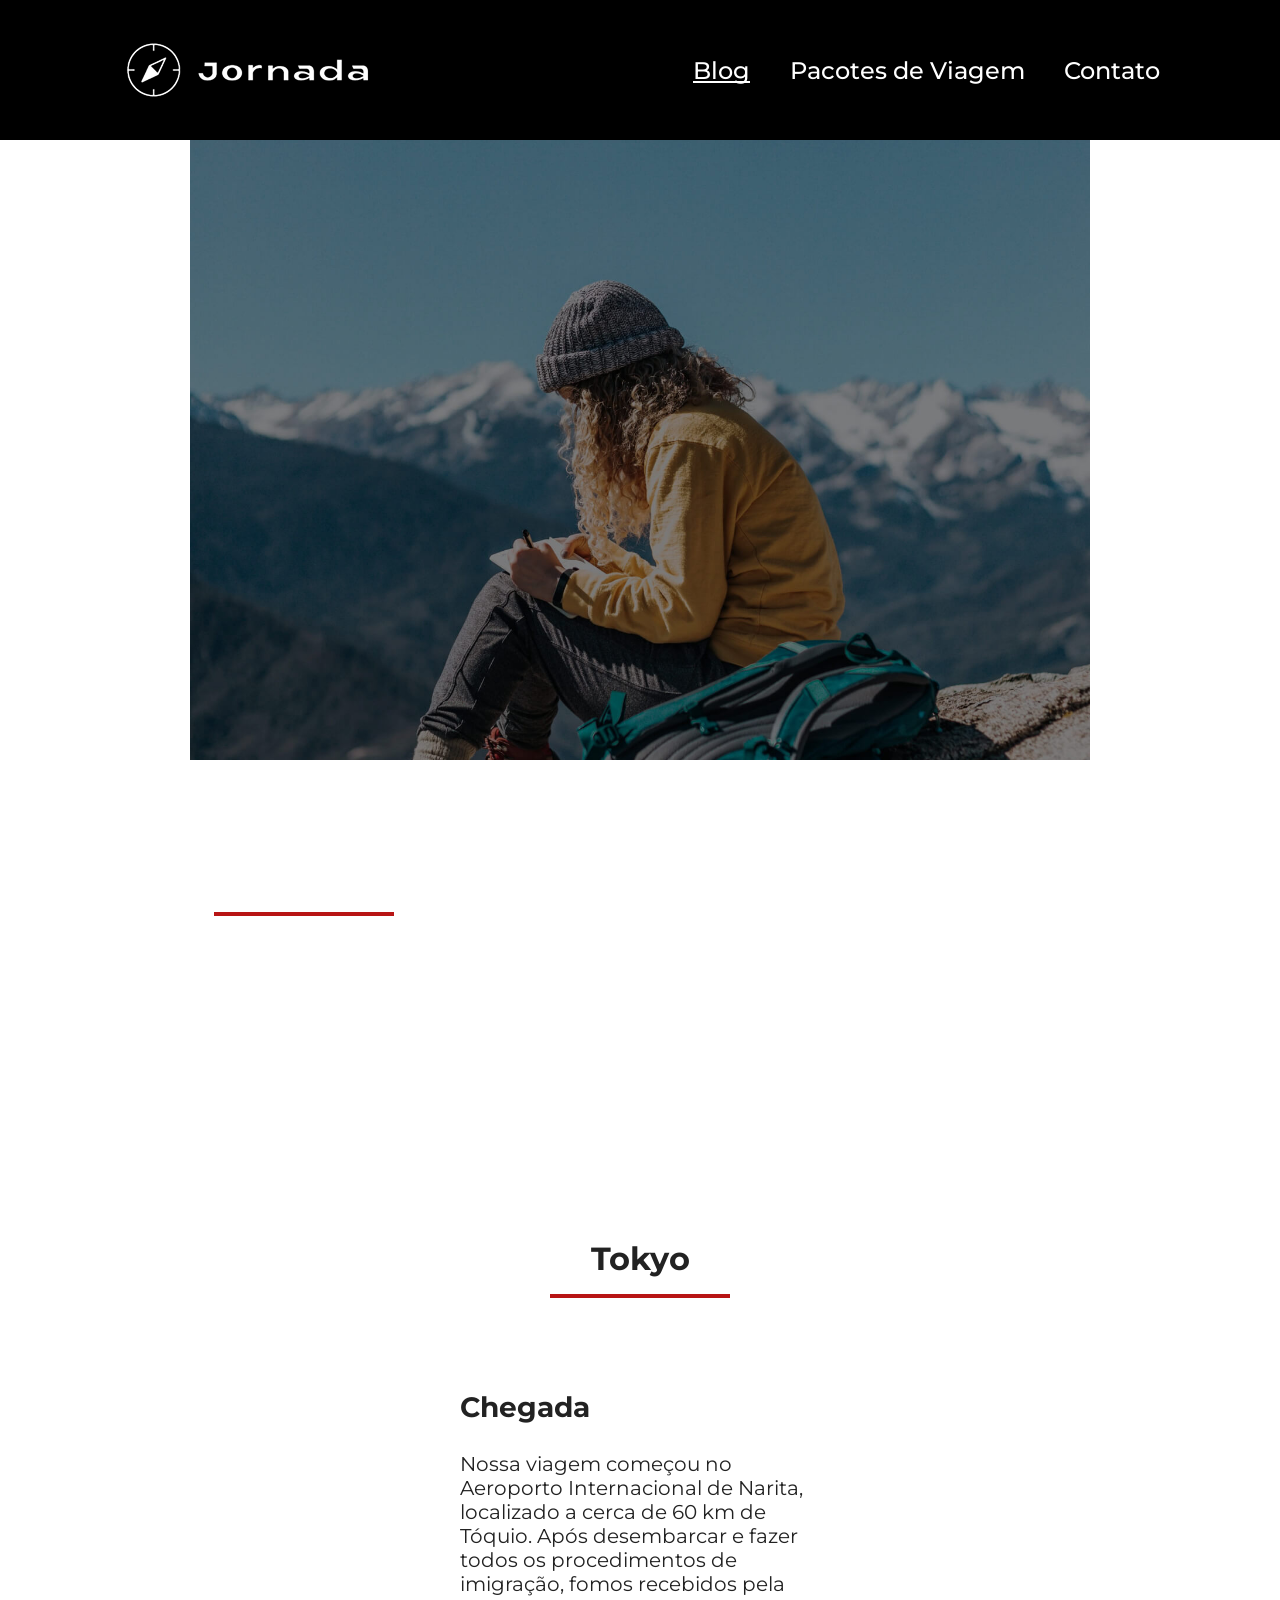
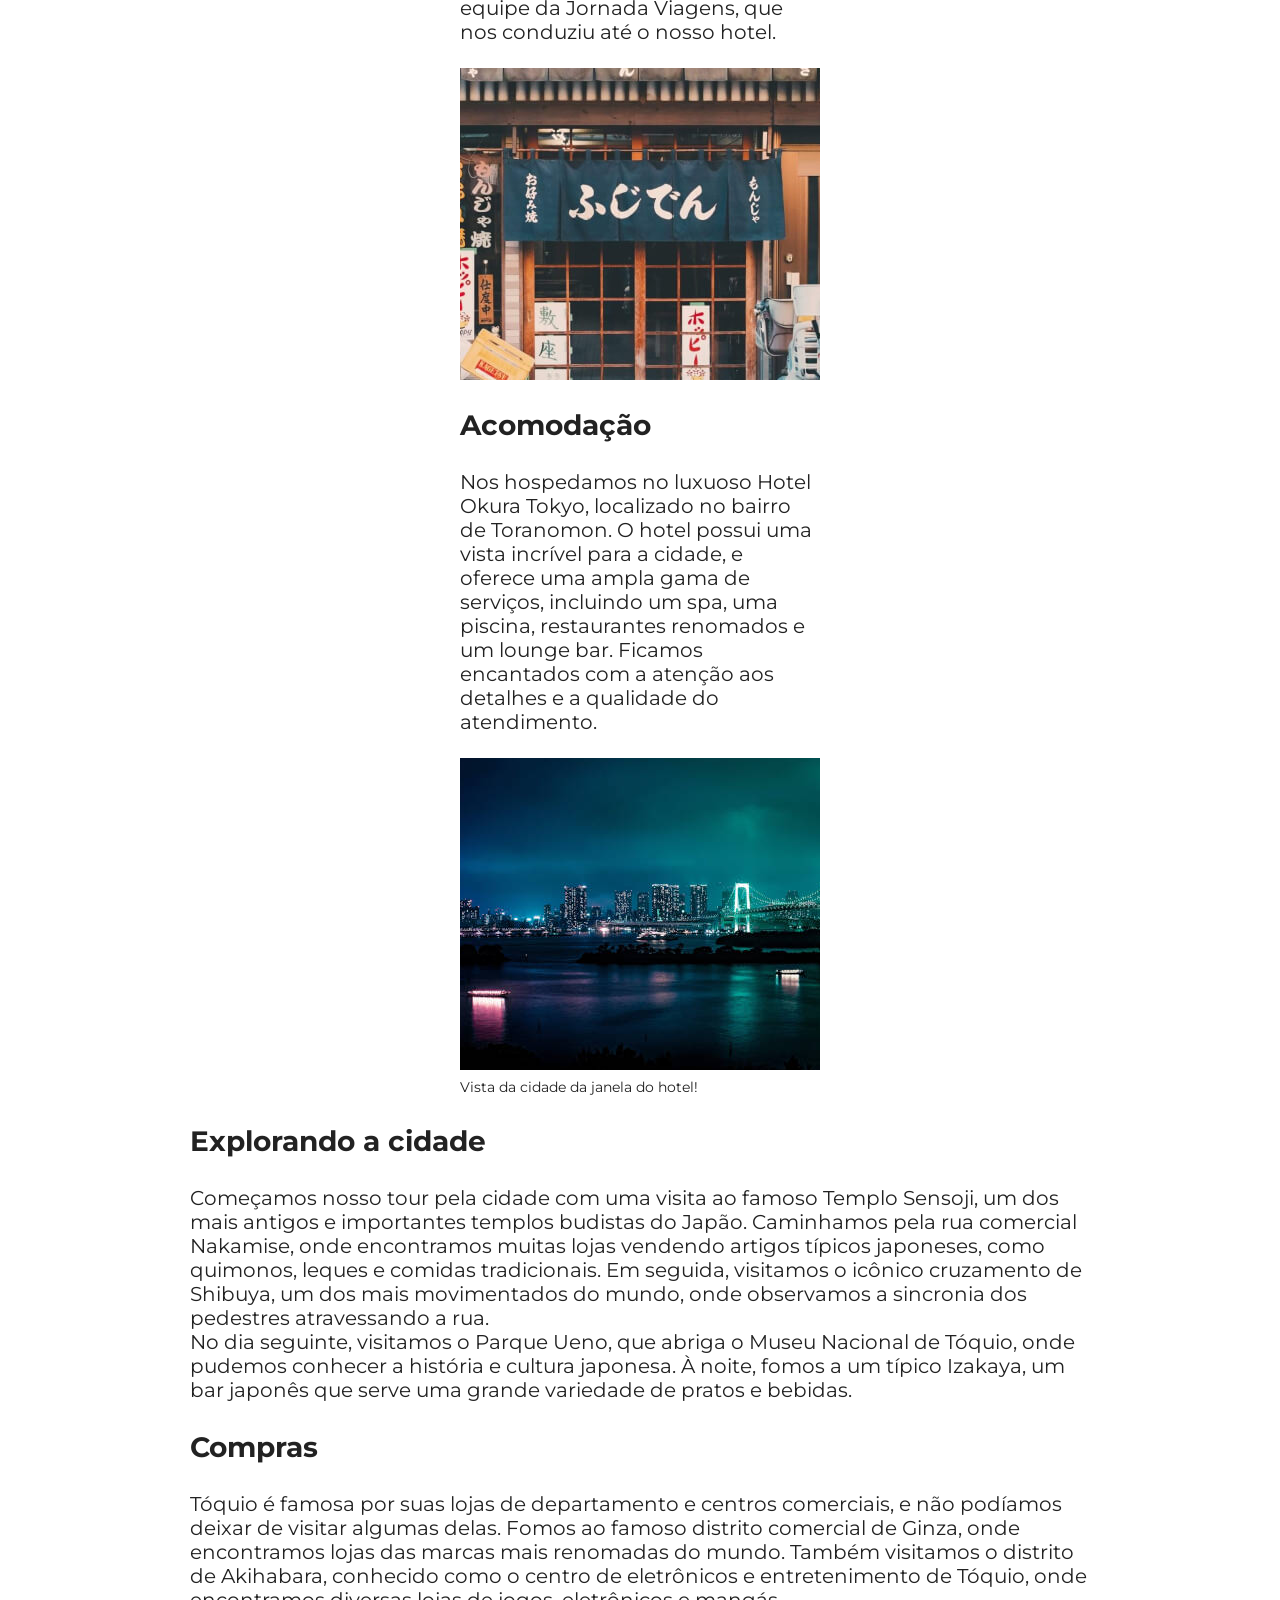
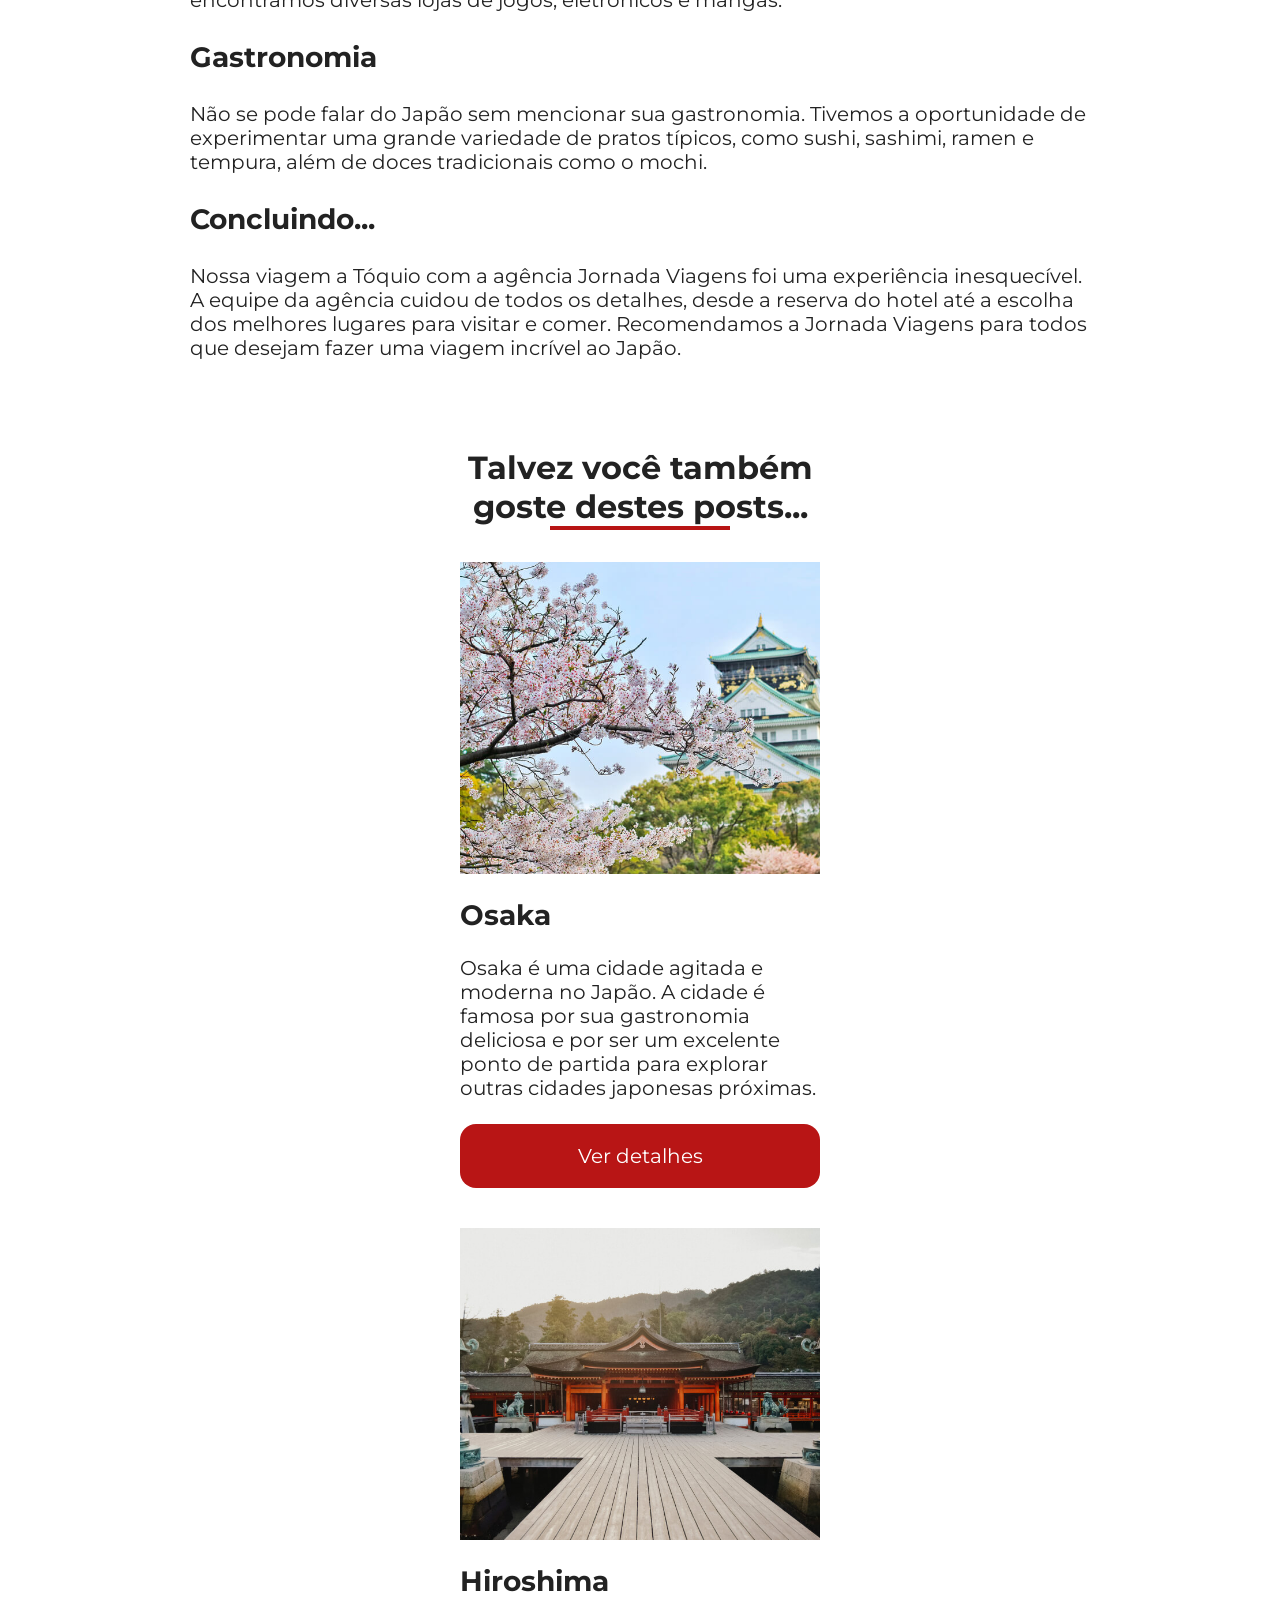
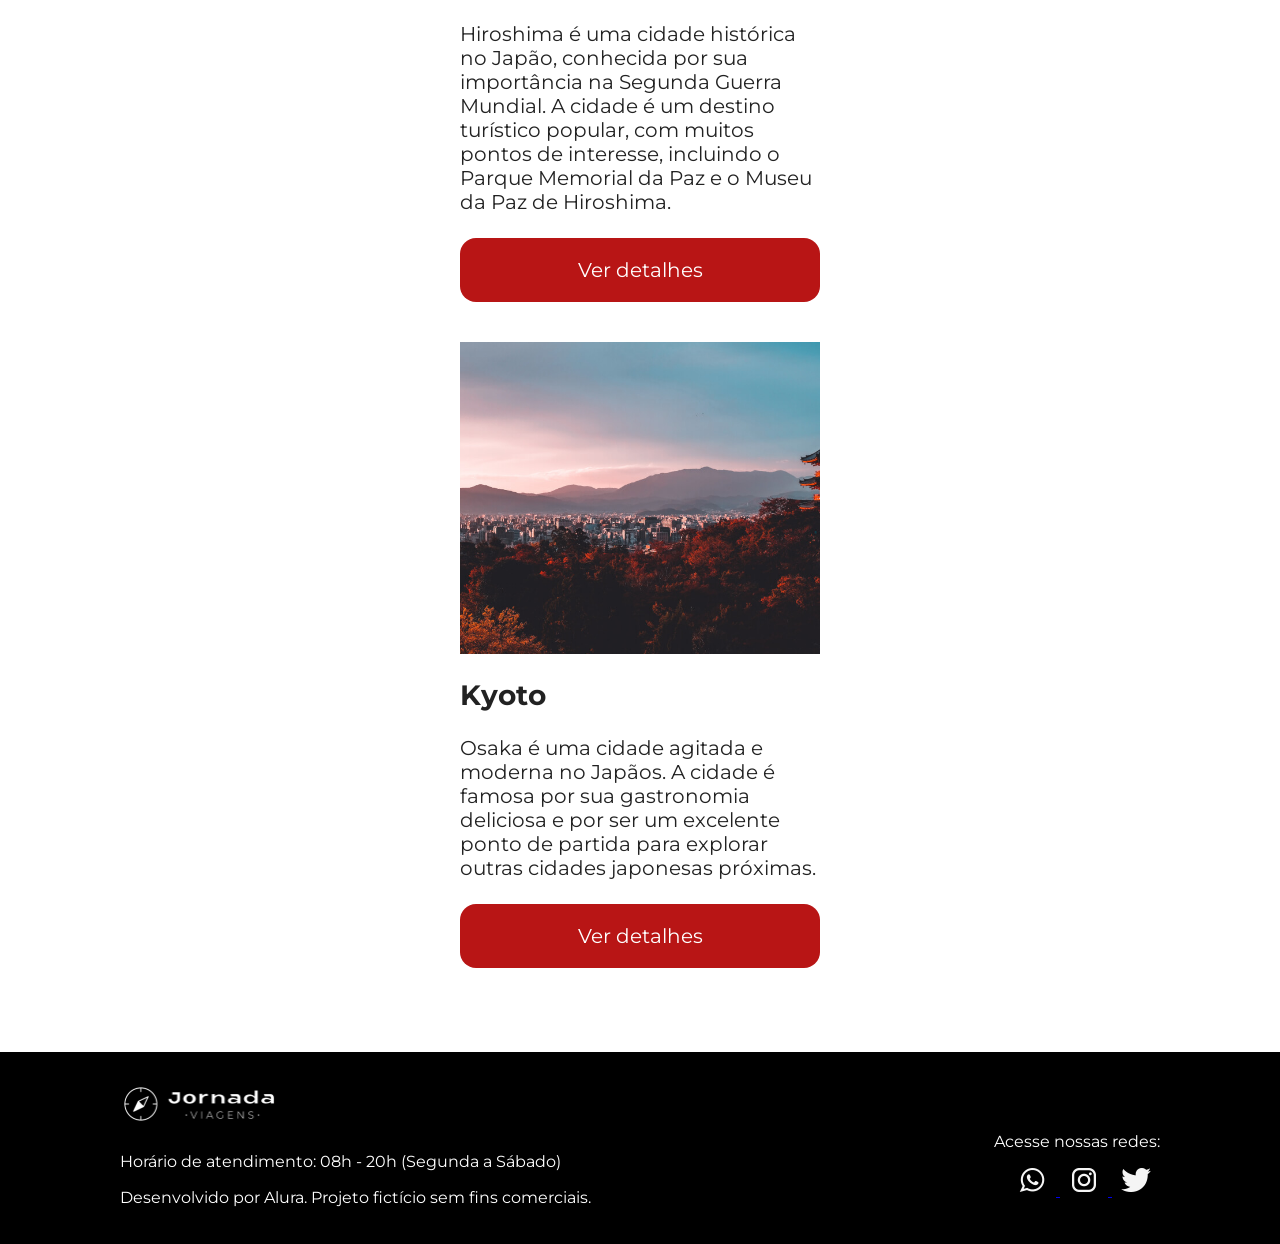
==== commit 268ce6fb: "Adiciona elemento Aria ao Hero" ====
--- a/blog.html
+++ b/blog.html
@@ -63,8 +63,8 @@
       </div>
     </header>
     <main>
-      <section class="blog hero">
-        <div class="hero-img">
+      <section class="hero-blog">
+        <div class="hero-img" role="img" aria-label="Imagem de uma viajante sentada com montanhas cobertas de neve ao fundo!"></div>
           <div class="blog-hero-content">
             <h1>Blog da Jornada</h1>
             <hr />
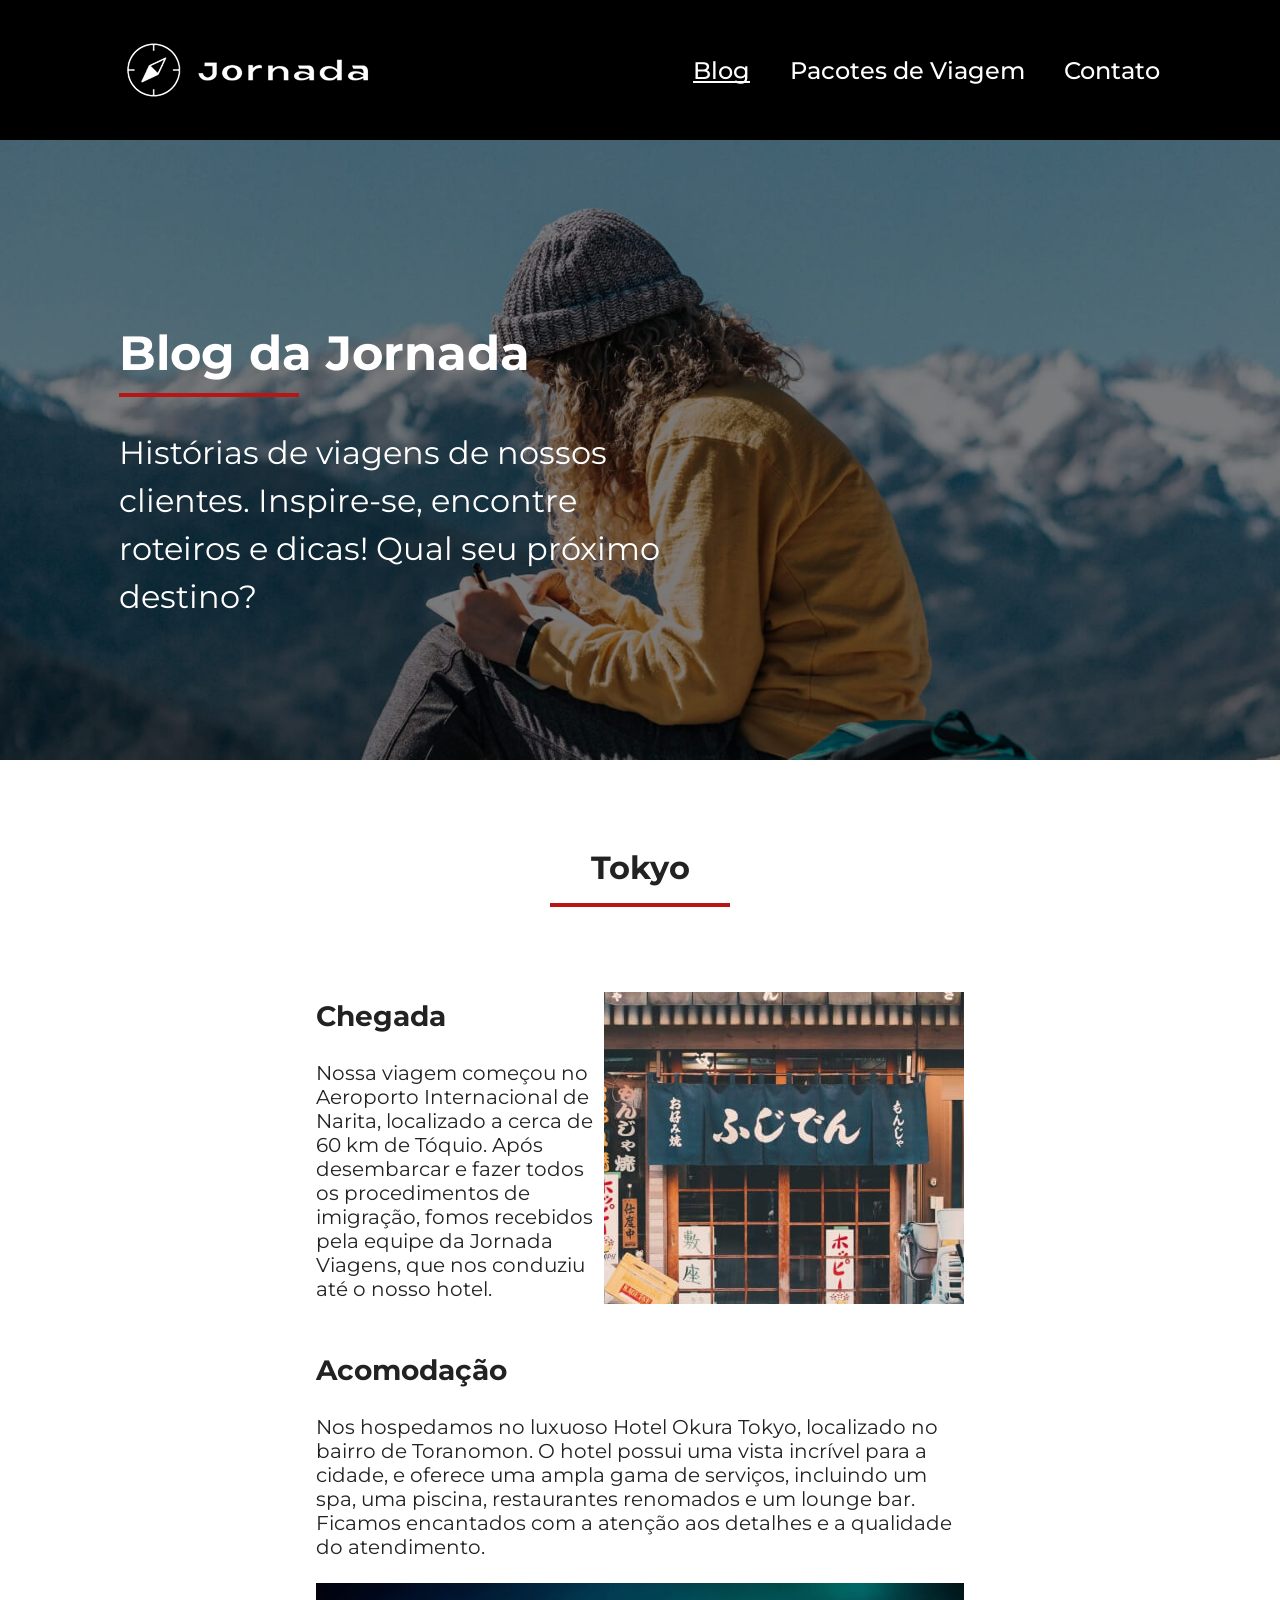
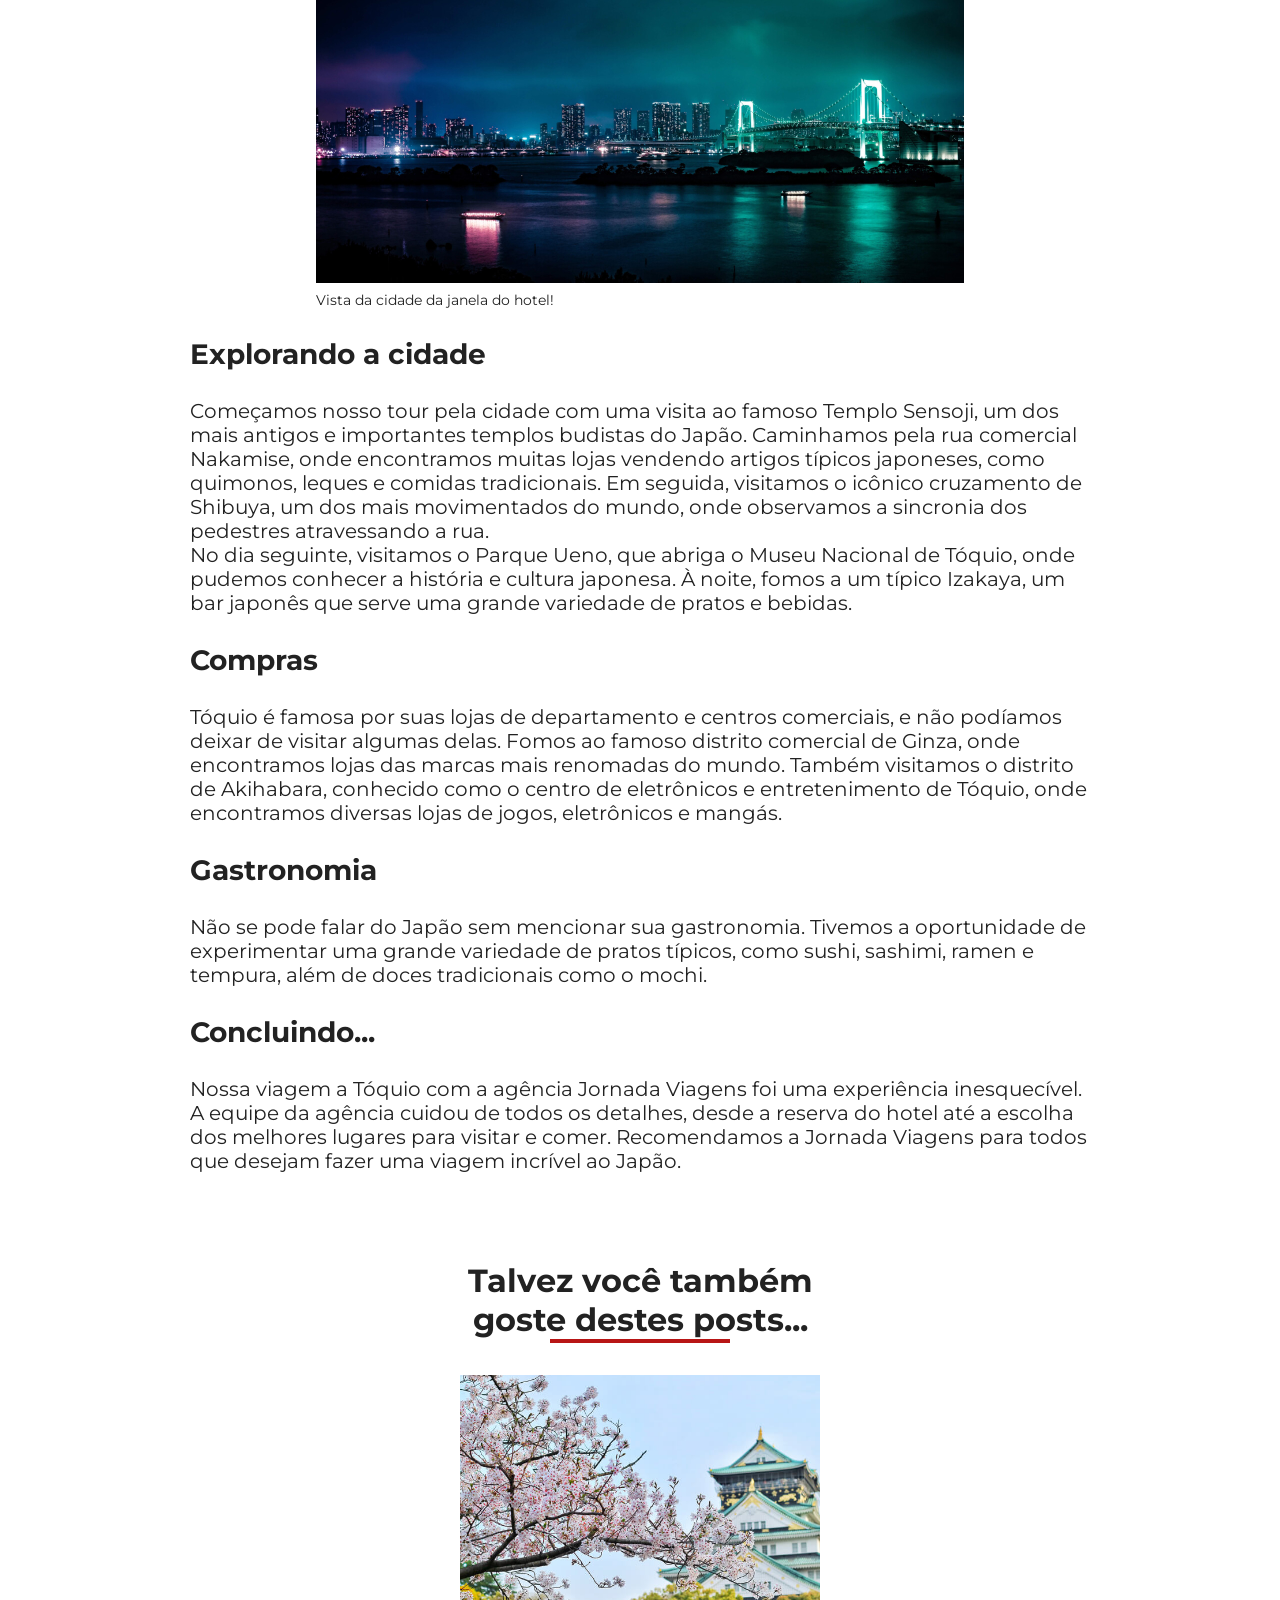
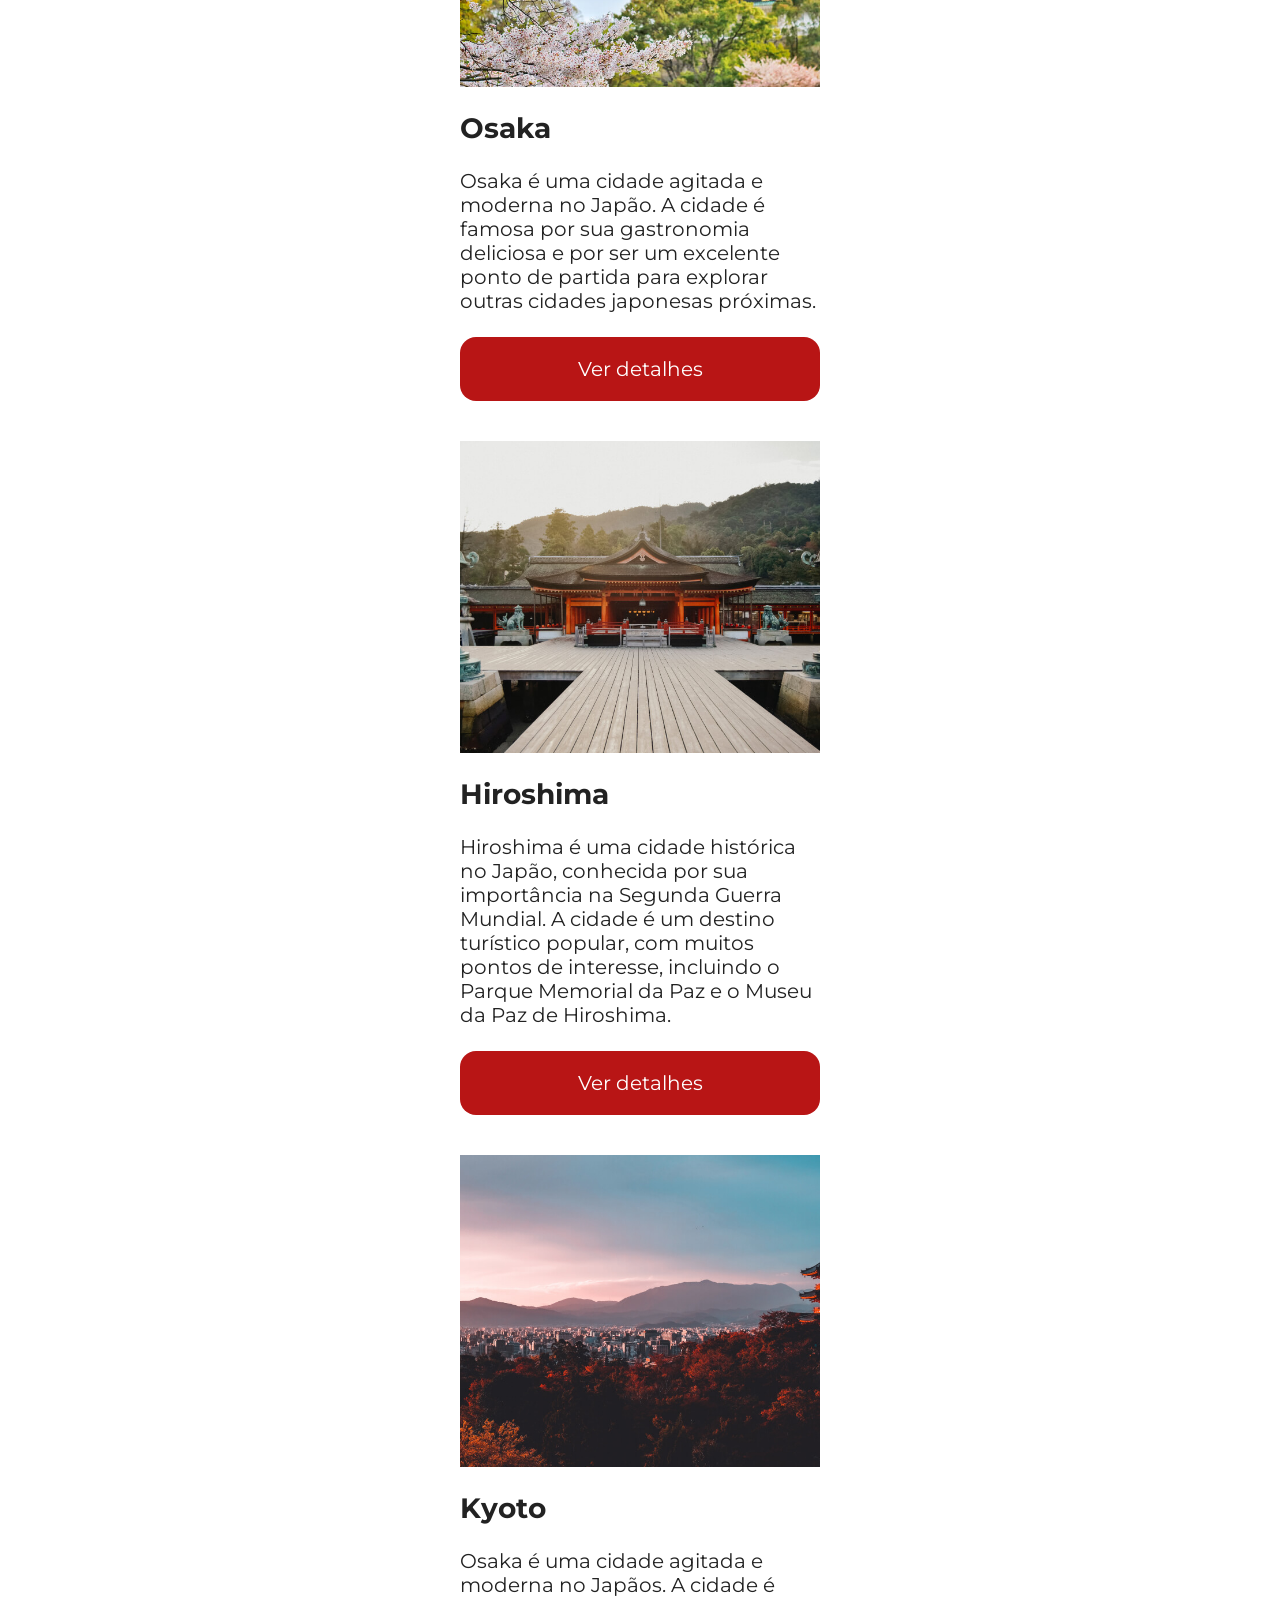
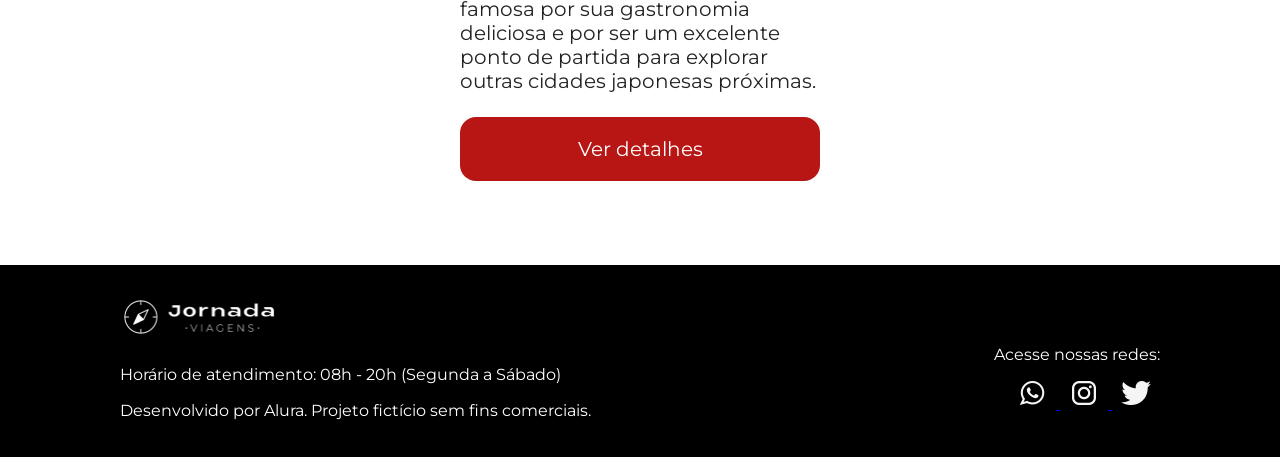
==== commit 26c52951: "Comeca criar responsividade tablet page blog" ====
--- a/blog.html
+++ b/blog.html
@@ -64,8 +64,12 @@
     </header>
     <main>
       <section class="hero-blog">
-        <div class="hero-img" role="img" aria-label="Imagem de uma viajante sentada com montanhas cobertas de neve ao fundo!"></div>
-          <div class="blog-hero-content">
+        <div
+          class="hero-img"
+          role="img"
+          aria-label="Imagem de uma viajante sentada com montanhas cobertas de neve ao fundo!"
+        >
+          <div class="hero-content-blog">
             <h1>Blog da Jornada</h1>
             <hr />
             <p class="content-text">
@@ -82,16 +86,19 @@
           <hr />
         </div>
         <div class="description-items">
-          <article class="item -tokyo">
-            <header>
-              <h3 class="content-title">Chegada</h3>
-            </header>
-            <p class="content-text">
-              Nossa viagem começou no Aeroporto Internacional de Narita,
-              localizado a cerca de 60 km de Tóquio. Após desembarcar e fazer
-              todos os procedimentos de imigração, fomos recebidos pela equipe
-              da Jornada Viagens, que nos conduziu até o nosso hotel.
-            </p>
+          <article class="item-hotel">
+            <div class="group-text">
+              <header>
+                <h3 class="content-title">Chegada</h3>
+              </header>
+              <p class="content-text">
+                Nossa viagem começou no Aeroporto Internacional de Narita,
+                localizado a cerca de 60 km de Tóquio. Após desembarcar e fazer
+                todos os procedimentos de imigração, fomos recebidos pela equipe
+                da Jornada Viagens, que nos conduziu até o nosso hotel.
+              </p>
+            </div>
+
             <footer>
               <div
                 class="img-item img-chegada"
@@ -100,7 +107,7 @@
               ></div>
             </footer>
           </article>
-          <article class="item -tokyo">
+          <article class="item-acomodacao">
             <header>
               <h3 class="content-title">Acomodação</h3>
             </header>
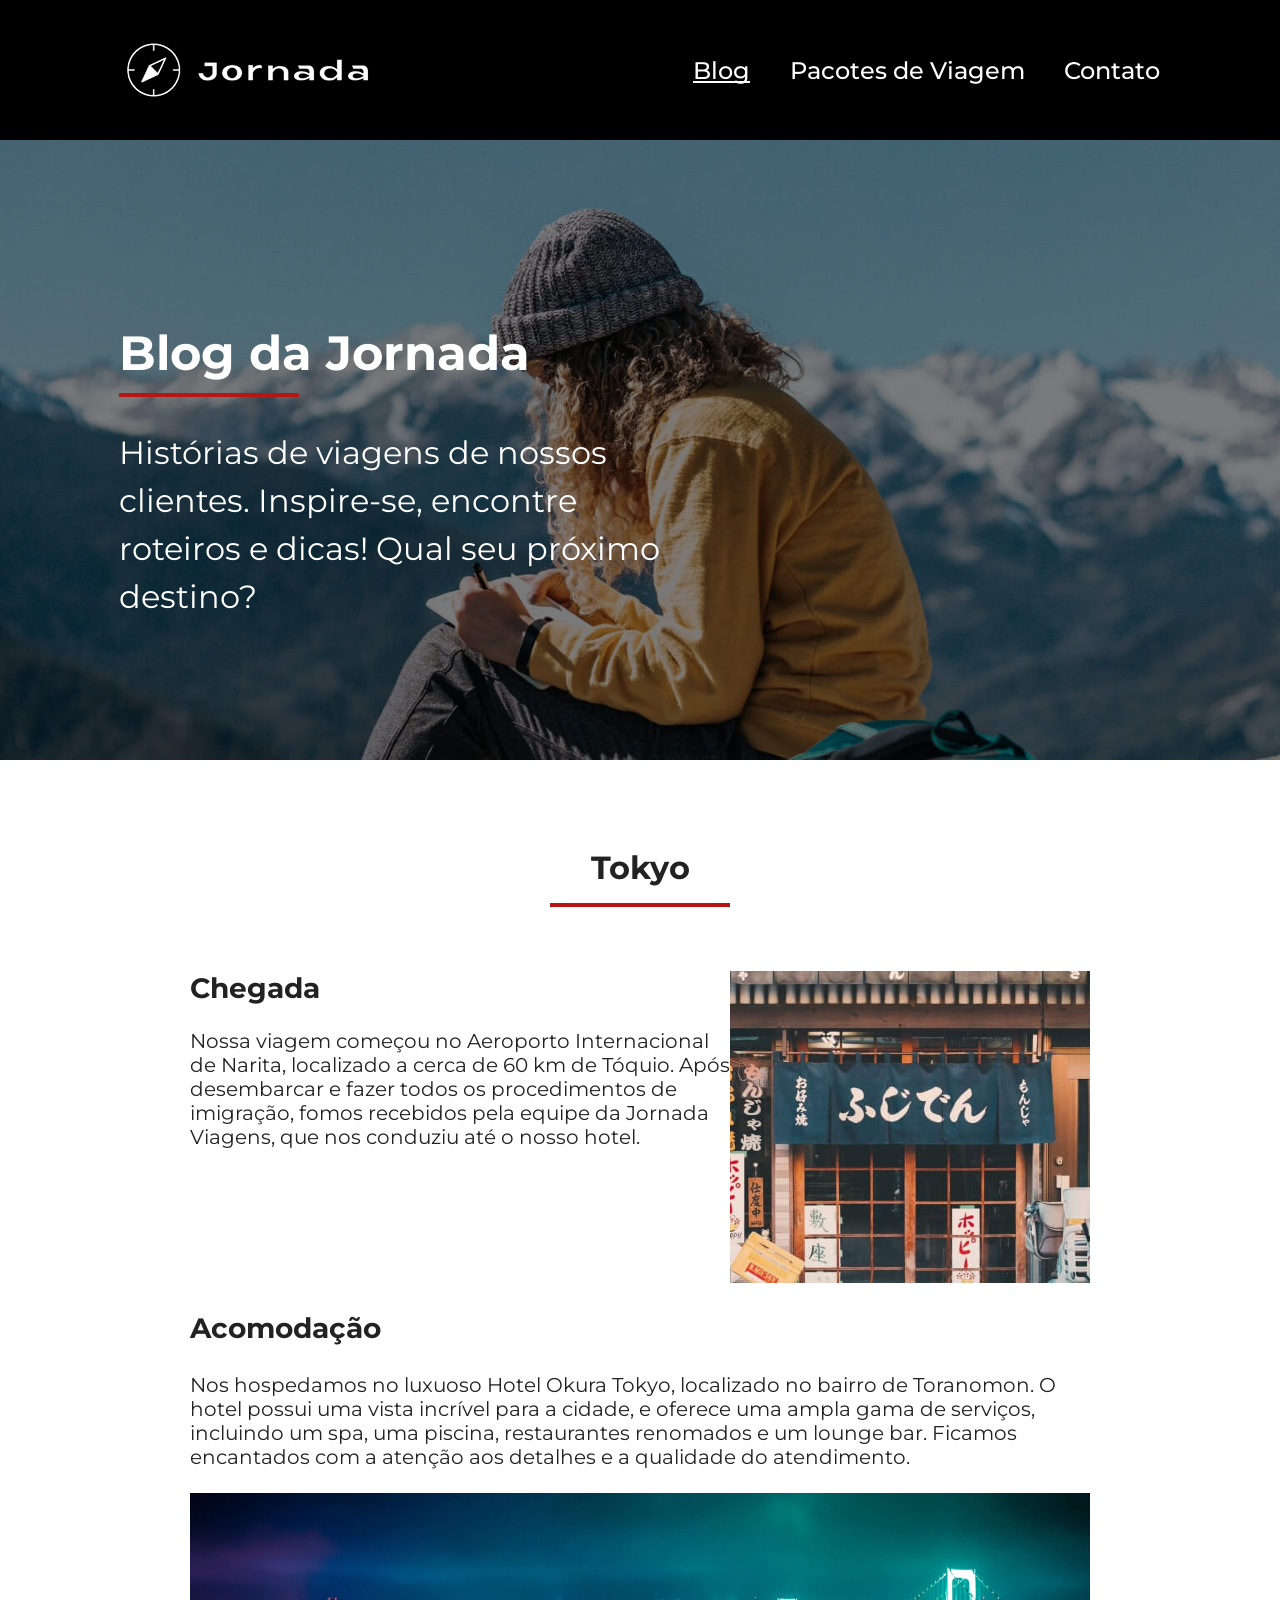
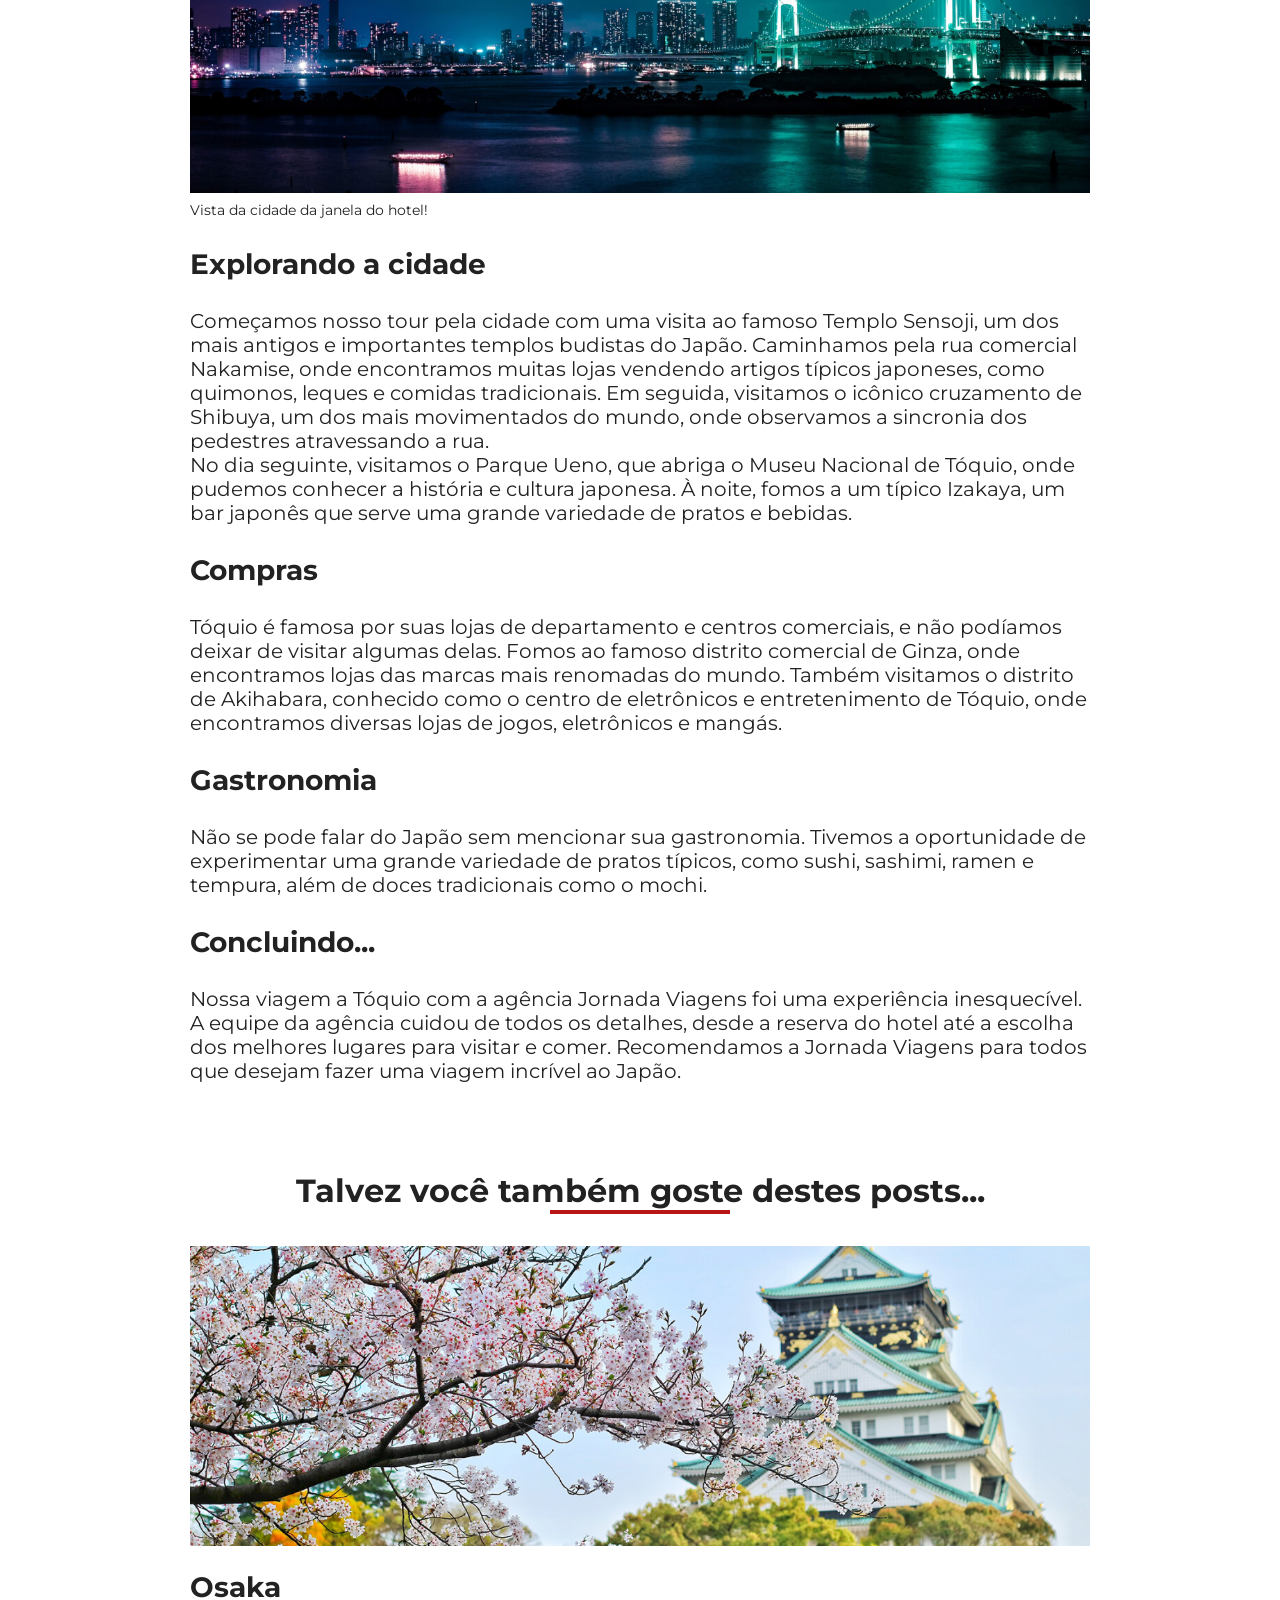
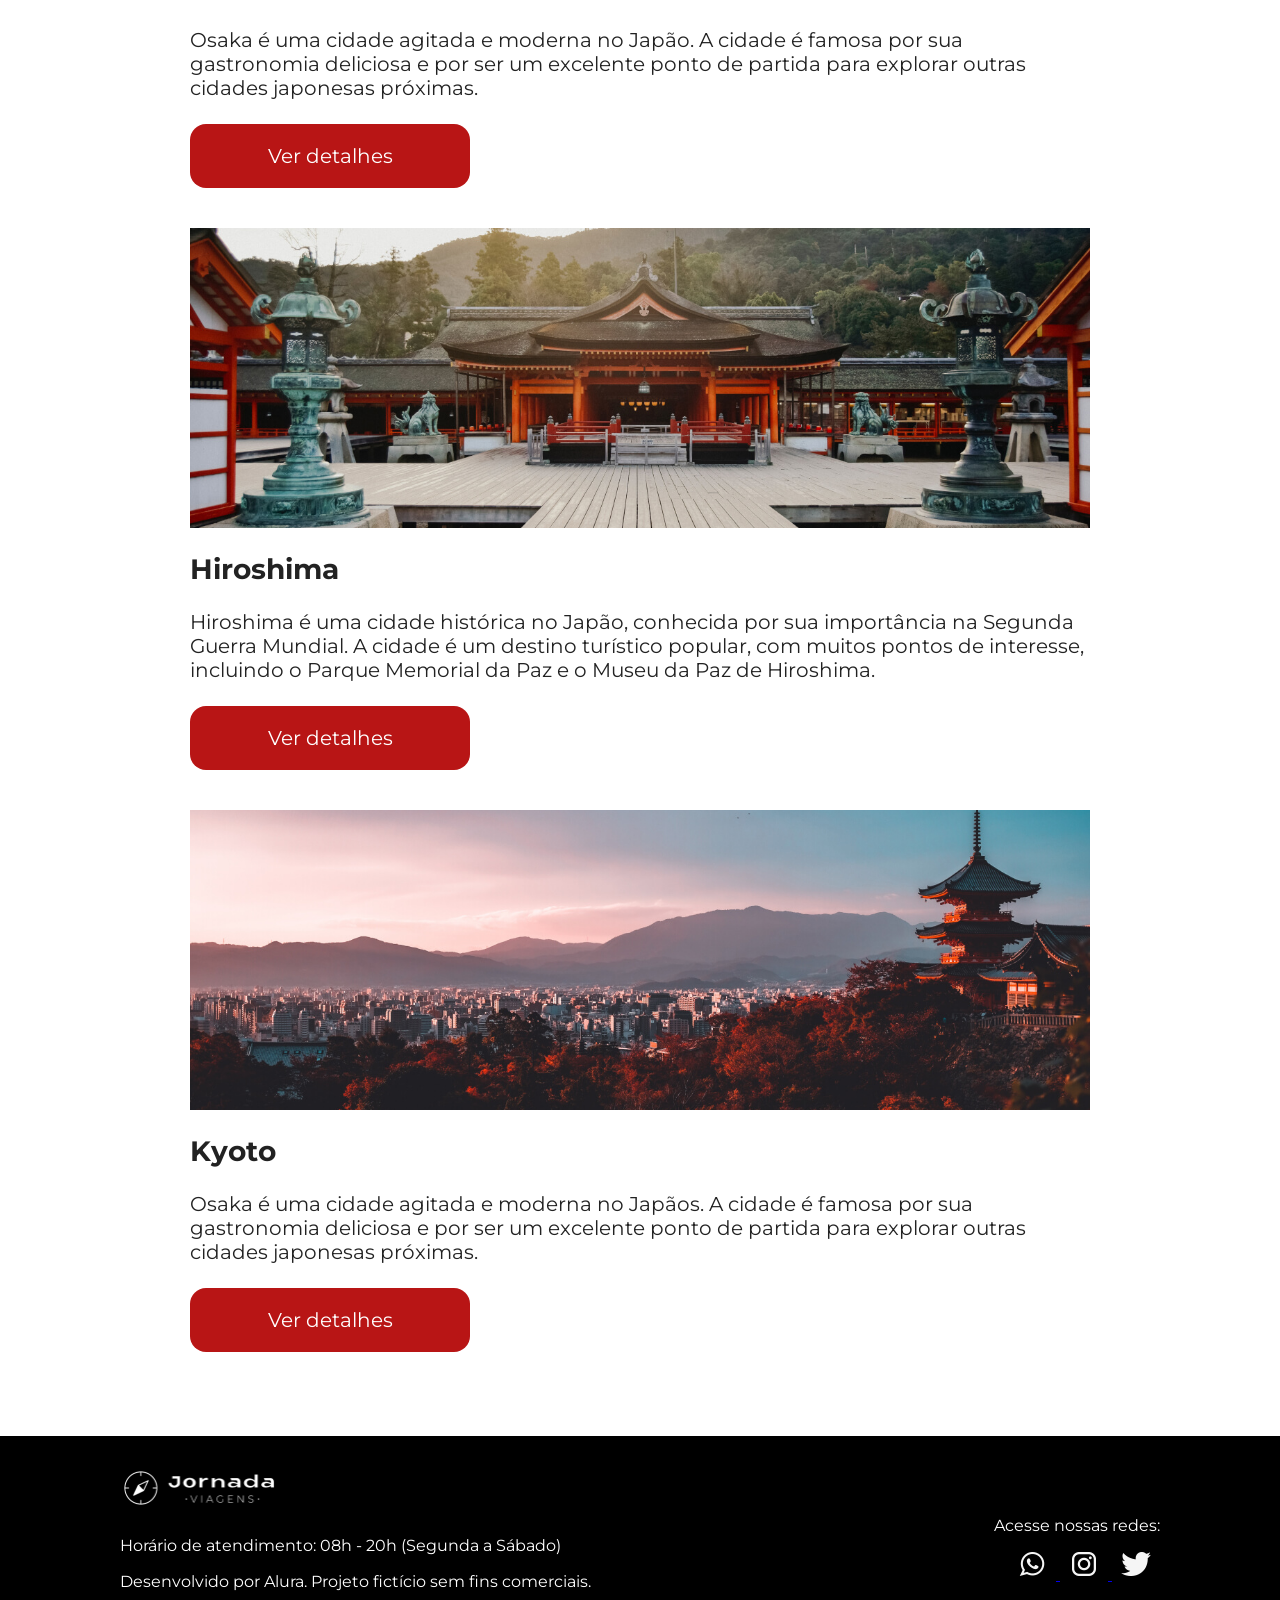
==== commit 0506eba8: "seo e acessibilidade 100%" ====
--- a/blog.html
+++ b/blog.html
@@ -5,7 +5,7 @@
     <meta name="viewport" content="width=device-width, initial-scale=1.0" />
     <meta
       name="description"
-      content="Página de pacotes de viagens da Jornada Viagens - Agência de viagens especializada em criar experiências inesquecíveis."
+      content="Página do blog da Jornada Viagens - Agência de viagens especializada em criar experiências inesquecíveis."
     />
     <link rel="icon" href="favico.svg?v=2" type="image/svg+xml" />
     <link rel="stylesheet" href="css/style.css" />
--- a/css/style.css
+++ b/css/style.css
@@ -9,3 +9,4 @@
 @import url("footer.css");
 @import url("blog-description.css");
 @import url("see-also.css");
+@import url("form.css");
